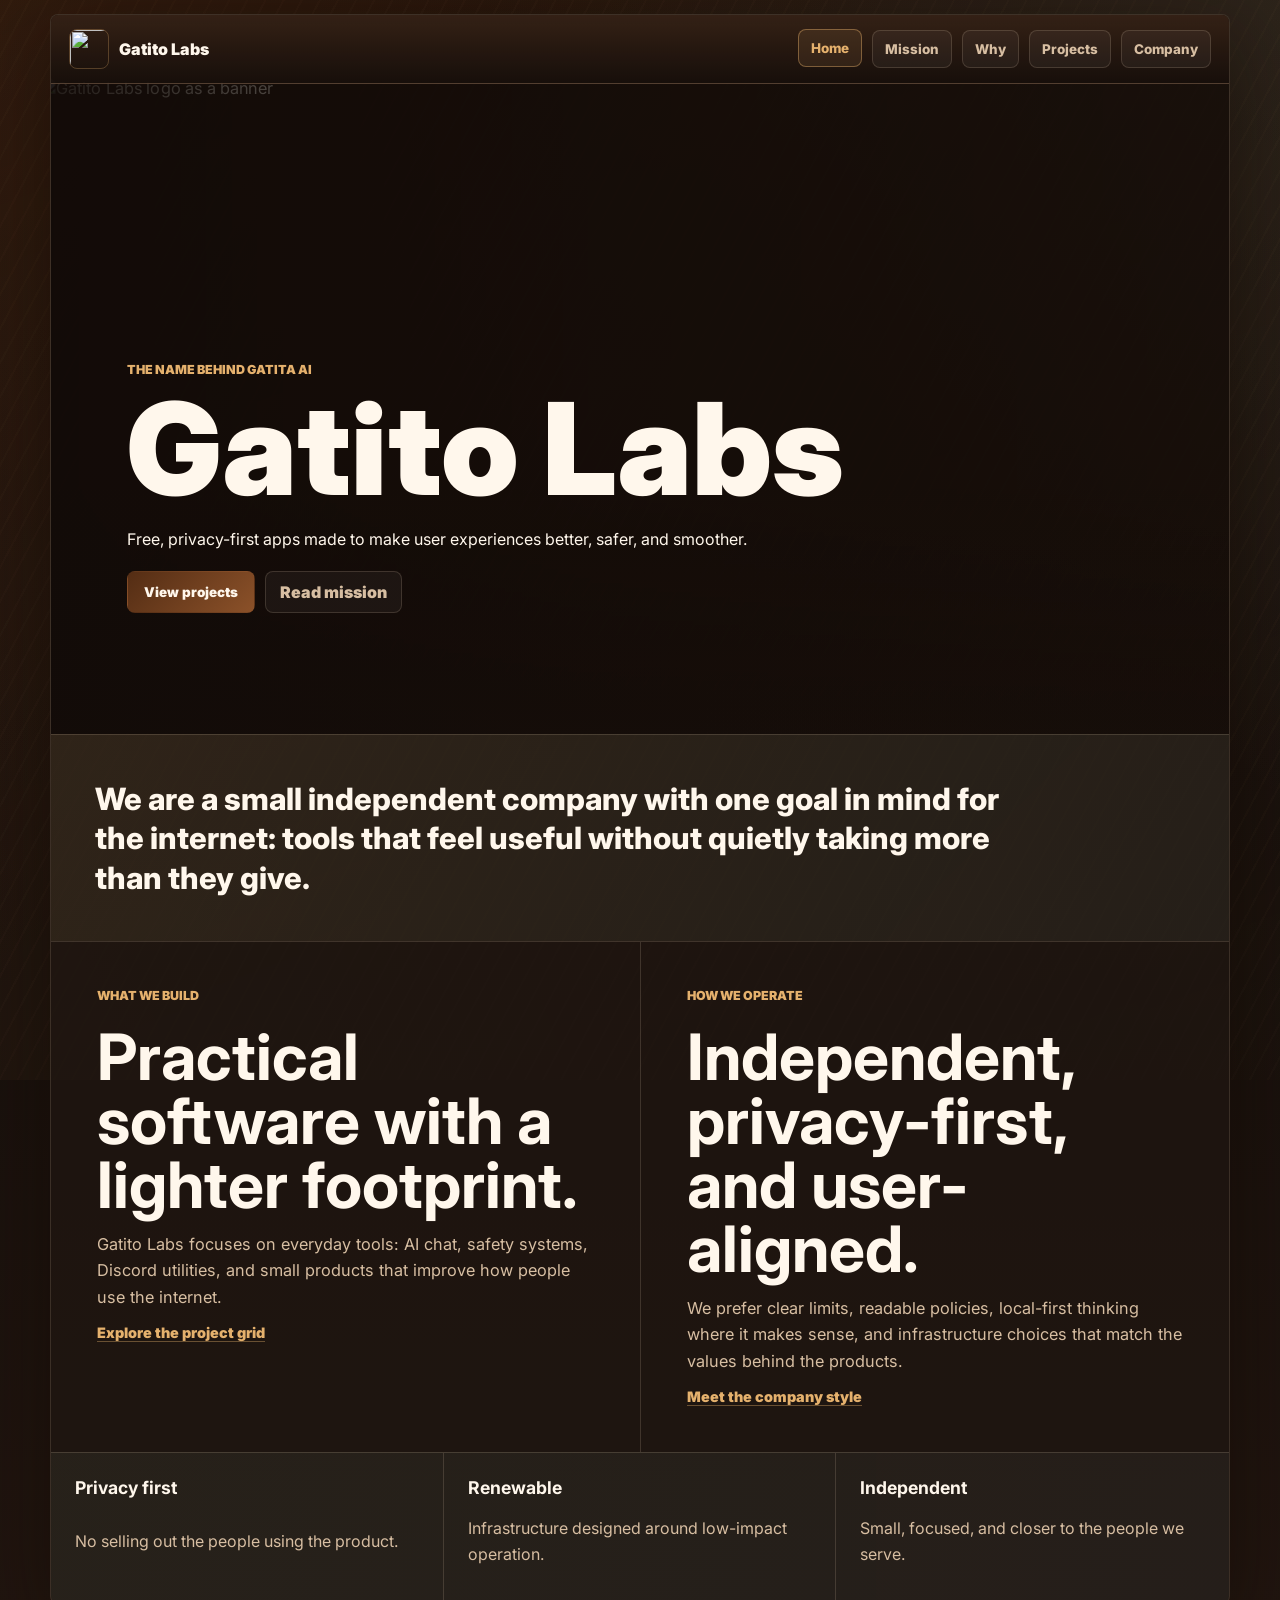
==== index.html @ d221322c "Add files via upload" ====
<!DOCTYPE html>
<html lang="en">
<head>
    <meta charset="UTF-8">
    <meta name="viewport" content="width=device-width, initial-scale=1.0">
    <title>Gatito Labs</title>
    <meta name="description" content="Gatito Labs is the independent company behind Gatita AI, building free, privacy-first apps for a safer and smoother internet.">
    <meta name="theme-color" content="#542d14">
    <link rel="icon" href="assets/logo.png" type="image/png">
    <link rel="preconnect" href="https://fonts.googleapis.com">
    <link rel="preconnect" href="https://fonts.gstatic.com" crossorigin>
    <link href="https://fonts.googleapis.com/css2?family=Inter:wght@400;500;600;700;800;900&display=swap" rel="stylesheet">
    <link rel="stylesheet" href="styles.css">
</head>
<body>
    <div class="smoke-layer" aria-hidden="true"></div>

    <main class="labs-shell">
        <nav class="labs-nav" aria-label="Gatito Labs navigation">
            <a class="brand" href="index.html" aria-label="Gatito Labs home">
                <img src="assets/logo_trans.webp" alt="" width="40" height="40">
                <span>Gatito Labs</span>
            </a>
            <div class="nav-links">
                <a class="active" href="index.html">Home</a>
                <a href="mission.html">Mission</a>
                <a href="why.html">Why</a>
                <a href="projects.html">Projects</a>
                <a href="company.html">Company</a>
            </div>
        </nav>

        <header class="labs-hero">
            <img class="hero-art" src="assets/banner.png" alt="Gatito Labs logo as a banner">
            <div class="hero-copy reveal">
                <p class="eyebrow">The name behind Gatita AI</p>
                <h1>Gatito Labs</h1>
                <p>Free, privacy-first apps made to make user experiences better, safer, and smoother.</p>
                <div class="hero-actions">
                    <a class="primary-link" href="projects.html">View projects</a>
                    <a class="secondary-link" href="mission.html">Read mission</a>
                </div>
            </div>
        </header>

        <section class="intro-band reveal">
            <p>We are a small independent company with one goal in mind for the internet: tools that feel useful without quietly taking more than they give.</p>
        </section>

        <section class="company-split">
            <article class="statement reveal">
                <span class="section-kicker">What We Build</span>
                <h2>Practical software with a lighter footprint.</h2>
                <p>Gatito Labs focuses on everyday tools: AI chat, safety systems, Discord utilities, and small products that improve how people use the internet.</p>
                <a class="text-link" href="projects.html">Explore the project grid</a>
            </article>

            <article class="statement reveal">
                <span class="section-kicker">How We Operate</span>
                <h2>Independent, privacy-first, and user-aligned.</h2>
                <p>We prefer clear limits, readable policies, local-first thinking where it makes sense, and infrastructure choices that match the values behind the products.</p>
                <a class="text-link" href="company.html">Meet the company style</a>
            </article>
        </section>

        <section class="values-band reveal" aria-label="Gatito Labs values">
            <div>
                <strong>Privacy first</strong>
                <span>No selling out the people using the product.</span>
            </div>
            <div>
                <strong>Renewable</strong>
                <span>Infrastructure designed around low-impact operation.</span>
            </div>
            <div>
                <strong>Independent</strong>
                <span>Small, focused, and closer to the people we serve.</span>
            </div>
        </section>
    </main>

    <script src="script.js"></script>
</body>
</html>
---- styles.css ----
:root {
    --bg: #160f0b;
    --bg-2: #24170f;
    --panel: rgba(43, 27, 18, 0.82);
    --line: rgba(241, 216, 184, 0.16);
    --line-strong: rgba(229, 177, 109, 0.42);
    --text: #fff7ec;
    --text-soft: #d7bea2;
    --muted: #a98f74;
    --accent: #542d14;
    --accent-strong: #8b5129;
    --accent-2: #e5b16d;
    --accent-cool: #8fae9a;
    --accent-blue: #8fb6c7;
    --shadow: 0 24px 80px rgba(16, 8, 3, 0.46);
    --radius: 8px;
    --ease-standard: cubic-bezier(0.2, 0.8, 0.2, 1);
    --ease-emphasized: cubic-bezier(0.16, 1, 0.3, 1);
    --duration-base: 280ms;
    --duration-slow: 520ms;
    color-scheme: dark;
}

* {
    box-sizing: border-box;
}

html {
    scroll-behavior: smooth;
}

html,
body {
    min-height: 100%;
    margin: 0;
}

body {
    min-height: 100vh;
    color: var(--text);
    font-family: Inter, system-ui, -apple-system, BlinkMacSystemFont, "Segoe UI", sans-serif;
    background:
        linear-gradient(135deg, rgba(84, 45, 20, 0.24), transparent 34%),
        linear-gradient(225deg, rgba(143, 174, 154, 0.12), transparent 28%),
        linear-gradient(180deg, #120b08 0%, var(--bg) 50%, #21150f 100%);
    text-rendering: optimizeLegibility;
    -webkit-font-smoothing: antialiased;
}

a {
    color: inherit;
}

.smoke-layer {
    position: fixed;
    inset: -20%;
    pointer-events: none;
    background:
        repeating-linear-gradient(118deg, rgba(229, 177, 109, 0.05) 0 2px, transparent 2px 16px),
        linear-gradient(68deg, rgba(255, 247, 236, 0.045), transparent 42%, rgba(143, 174, 154, 0.07)),
        linear-gradient(160deg, rgba(84, 45, 20, 0.82), rgba(18, 11, 8, 0.2));
    opacity: 0.42;
    animation: smokeDrift 28s var(--ease-standard) infinite alternate;
    will-change: transform, opacity;
}

.labs-shell {
    position: relative;
    z-index: 1;
    width: min(1180px, calc(100% - 28px));
    margin: 14px auto;
    overflow: hidden;
    border: 1px solid var(--line);
    border-radius: var(--radius);
    background: rgba(24, 15, 10, 0.78);
    box-shadow: var(--shadow);
}

.labs-nav {
    position: sticky;
    top: 0;
    z-index: 5;
    display: flex;
    align-items: center;
    justify-content: space-between;
    gap: 14px;
    min-height: 68px;
    padding: 14px 18px;
    border-bottom: 1px solid var(--line);
    background:
        linear-gradient(180deg, rgba(54, 34, 22, 0.92), rgba(22, 14, 10, 0.82)),
        rgba(30, 19, 13, 0.92);
}

.brand,
.nav-links {
    display: flex;
    align-items: center;
    gap: 10px;
}

.brand {
    min-width: 0;
    color: var(--text);
    text-decoration: none;
    font-weight: 900;
}

.brand img {
    width: 40px;
    height: 40px;
    border: 1px solid rgba(229, 177, 109, 0.28);
    border-radius: var(--radius);
    object-fit: cover;
}

.brand span {
    overflow: hidden;
    text-overflow: ellipsis;
    white-space: nowrap;
}

.nav-links {
    flex-wrap: wrap;
    justify-content: flex-end;
}

.nav-links a,
.primary-link {
    min-height: 38px;
    display: inline-flex;
    align-items: center;
    border: 1px solid var(--line);
    border-radius: var(--radius);
    color: var(--text-soft);
    background: rgba(255, 255, 255, 0.045);
    font-size: 0.84rem;
    font-weight: 800;
    text-decoration: none;
    transition:
        transform var(--duration-base) var(--ease-emphasized),
        border-color var(--duration-base) var(--ease-standard),
        background var(--duration-base) var(--ease-standard),
        color var(--duration-base) var(--ease-standard);
}

.nav-links a {
    padding: 0 12px;
}

.nav-links a:hover,
.nav-links a.active,
.primary-link:hover,
.secondary-link:hover {
    transform: translateY(-1px);
    border-color: rgba(229, 177, 109, 0.32);
    color: var(--text);
    background: rgba(255, 255, 255, 0.075);
}

.nav-links a.active {
    border-color: rgba(229, 177, 109, 0.42);
    color: var(--accent-2);
    background: rgba(229, 177, 109, 0.1);
}

.labs-hero {
    position: relative;
    min-height: min(650px, calc(100vh - 96px));
    min-height: min(650px, calc(100dvh - 96px));
    display: grid;
    align-items: end;
    padding: clamp(34px, 7vw, 76px);
    isolation: isolate;
}

.hero-art {
    position: absolute;
    inset: 0;
    z-index: -2;
    width: 100%;
    height: 100%;
    object-fit: cover;
    filter: saturate(1.08) contrast(1.04);
    transform: scale(1.02);
}

.labs-hero::after {
    position: absolute;
    inset: 0;
    z-index: -1;
    background:
        linear-gradient(90deg, rgba(18, 11, 8, 0.92), rgba(18, 11, 8, 0.54) 46%, rgba(18, 11, 8, 0.28)),
        linear-gradient(180deg, transparent 62%, rgba(24, 15, 10, 0.94));
    content: "";
}

.hero-copy {
    width: min(720px, 100%);
    padding-bottom: clamp(20px, 5vh, 54px);
}

.eyebrow,
.section-kicker {
    margin: 0;
    color: var(--accent-2);
    font-size: 0.78rem;
    font-weight: 900;
    letter-spacing: 0;
    text-transform: uppercase;
}

.hero-copy h1,
.statement h2 {
    margin: 8px 0 0;
    color: #fff7ec;
    letter-spacing: 0;
    line-height: 1;
}

.hero-copy h1 {
    font-size: clamp(3.4rem, 10vw, 8.5rem);
    font-weight: 900;
}

.hero-copy p:last-child {
    max-width: 660px;
    margin: 16px 0 0;
    color: var(--text-soft);
    font-size: clamp(1.04rem, 2vw, 1.34rem);
    line-height: 1.55;
}

.hero-actions {
    display: flex;
    flex-wrap: wrap;
    gap: 10px;
    margin-top: 22px;
}

.intro-band,
.values-band,
.statement,
.narrative,
.project-grid {
    border-top: 1px solid var(--line);
}

.intro-band {
    padding: clamp(24px, 5vw, 44px);
    background:
        linear-gradient(135deg, rgba(229, 177, 109, 0.08), rgba(143, 174, 154, 0.055)),
        rgba(255, 255, 255, 0.03);
}

.intro-band p {
    width: min(920px, 100%);
    margin: 0;
    color: var(--text);
    font-size: clamp(1.18rem, 2.4vw, 2rem);
    font-weight: 800;
    line-height: 1.28;
}

.company-split,
.section-grid,
.content-grid {
    display: grid;
    grid-template-columns: repeat(2, minmax(0, 1fr));
}

.statement {
    display: grid;
    align-content: start;
    gap: 14px;
    min-height: 330px;
    padding: clamp(24px, 5vw, 46px);
    background: rgba(255, 255, 255, 0.025);
}

.statement + .statement {
    border-left: 1px solid var(--line);
}

.content-grid .statement:nth-child(2n + 1) {
    border-left: 0;
}

.statement h2 {
    font-size: clamp(2.1rem, 5vw, 4.8rem);
}

.statement p,
.values-band span {
    margin: 0;
    color: var(--text-soft);
    line-height: 1.62;
}

.statement p {
    max-width: 620px;
    font-size: 1.02rem;
}

.text-link {
    width: fit-content;
    color: var(--accent-2);
    font-size: 0.9rem;
    font-weight: 900;
    text-decoration: none;
    border-bottom: 1px solid rgba(229, 177, 109, 0.38);
}

.values-band {
    display: grid;
    grid-template-columns: repeat(3, minmax(0, 1fr));
    background:
        linear-gradient(90deg, rgba(143, 174, 154, 0.075), rgba(143, 182, 199, 0.055)),
        rgba(255, 255, 255, 0.025);
}

.values-band div {
    display: grid;
    gap: 6px;
    min-height: 150px;
    padding: 24px;
    border-right: 1px solid var(--line);
}

.values-band div:last-child {
    border-right: 0;
}

.values-band strong {
    color: var(--text);
    font-size: 1.1rem;
}

.page-hero {
    display: grid;
    gap: 14px;
    padding: clamp(44px, 8vw, 96px) clamp(24px, 6vw, 70px);
    background:
        linear-gradient(135deg, rgba(84, 45, 20, 0.26), rgba(143, 174, 154, 0.08)),
        rgba(0, 0, 0, 0.12);
}

.page-hero h1 {
    max-width: 920px;
    margin: 0;
    color: #fff7ec;
    font-size: clamp(2.8rem, 8vw, 7.4rem);
    letter-spacing: 0;
    line-height: 0.96;
}

.page-hero p:last-child,
.narrative p {
    max-width: 760px;
    margin: 0;
    color: var(--text-soft);
    font-size: clamp(1rem, 2vw, 1.22rem);
    line-height: 1.65;
}

.narrative {
    display: grid;
    gap: 18px;
    padding: clamp(26px, 5vw, 52px);
    background: rgba(255, 255, 255, 0.028);
}

.primary-link,
.secondary-link {
    width: fit-content;
    min-height: 42px;
    display: inline-flex;
    align-items: center;
    border: 1px solid var(--line);
    border-radius: var(--radius);
    font-weight: 900;
    text-decoration: none;
}

.primary-link {
    padding: 0 16px;
    color: #fff7ec;
    background: linear-gradient(135deg, var(--accent), var(--accent-strong));
    border-color: transparent;
}

.secondary-link {
    padding: 0 14px;
    color: var(--text-soft);
    background: rgba(255, 255, 255, 0.045);
}

.project-grid {
    display: grid;
    grid-template-columns: repeat(3, minmax(0, 1fr));
    gap: 12px;
    padding: clamp(18px, 4vw, 34px);
    background: rgba(255, 255, 255, 0.018);
}

.project-card {
    display: grid;
    align-content: start;
    gap: 13px;
    min-height: 280px;
    padding: 20px;
    border: 1px solid var(--line);
    border-radius: var(--radius);
    background:
        linear-gradient(135deg, rgba(229, 177, 109, 0.065), rgba(143, 174, 154, 0.04)),
        rgba(255, 255, 255, 0.035);
    transition:
        transform var(--duration-base) var(--ease-emphasized),
        border-color var(--duration-base) var(--ease-standard),
        background var(--duration-base) var(--ease-standard);
}

.project-card:hover {
    transform: translateY(-2px);
    border-color: rgba(229, 177, 109, 0.3);
    background:
        linear-gradient(135deg, rgba(229, 177, 109, 0.09), rgba(143, 174, 154, 0.055)),
        rgba(255, 255, 255, 0.045);
}

.featured-project {
    grid-column: span 2;
}

.project-status {
    width: fit-content;
    padding: 5px 8px;
    border: 1px solid rgba(143, 174, 154, 0.28);
    border-radius: var(--radius);
    color: var(--accent-cool);
    background: rgba(143, 174, 154, 0.075);
    font-size: 0.72rem;
    font-weight: 900;
    text-transform: uppercase;
}

.project-card h2 {
    margin: 0;
    color: var(--text);
    font-size: clamp(1.45rem, 3vw, 2.4rem);
    line-height: 1.05;
}

.project-card p {
    margin: 0;
    color: var(--text-soft);
    line-height: 1.58;
}

.project-tags {
    display: flex;
    flex-wrap: wrap;
    gap: 7px;
    margin-top: auto;
}

.project-tags span {
    padding: 5px 8px;
    border: 1px solid var(--line);
    border-radius: var(--radius);
    color: var(--muted);
    background: rgba(0, 0, 0, 0.16);
    font-size: 0.72rem;
    font-weight: 800;
}

.reveal {
    opacity: 0;
    transform: translateY(18px);
    transition:
        opacity var(--duration-slow) var(--ease-standard),
        transform var(--duration-slow) var(--ease-emphasized);
}

.reveal.visible {
    opacity: 1;
    transform: translateY(0);
}

@keyframes smokeDrift {
    from {
        opacity: 0.35;
        transform: translate3d(-1.5%, -1%, 0) rotate(-1deg);
    }

    to {
        opacity: 0.52;
        transform: translate3d(1.5%, 1%, 0) rotate(1deg);
    }
}

@media (max-width: 760px) {
    .labs-shell {
        width: min(100%, calc(100vw - 18px));
        margin: 9px auto;
    }

    .labs-nav {
        align-items: flex-start;
        flex-direction: column;
    }

    .nav-links {
        width: 100%;
        justify-content: flex-start;
    }

    .labs-hero {
        min-height: 560px;
        padding: 26px;
    }

    .labs-hero::after {
        background:
            linear-gradient(90deg, rgba(18, 11, 8, 0.94), rgba(18, 11, 8, 0.7)),
            linear-gradient(180deg, transparent 54%, rgba(24, 15, 10, 0.96));
    }

    .company-split,
    .section-grid,
    .content-grid,
    .project-grid,
    .values-band {
        grid-template-columns: 1fr;
    }

    .featured-project {
        grid-column: span 1;
    }

    .statement + .statement,
    .values-band div {
        border-left: 0;
        border-right: 0;
    }

    .statement + .statement,
    .values-band div + div {
        border-top: 1px solid var(--line);
    }
}

@media (prefers-reduced-motion: reduce) {
    *,
    *::before,
    *::after {
        scroll-behavior: auto !important;
        animation-duration: 1ms !important;
        animation-iteration-count: 1 !important;
        transition-duration: 1ms !important;
    }

    .reveal {
        opacity: 1;
        transform: none;
    }
}
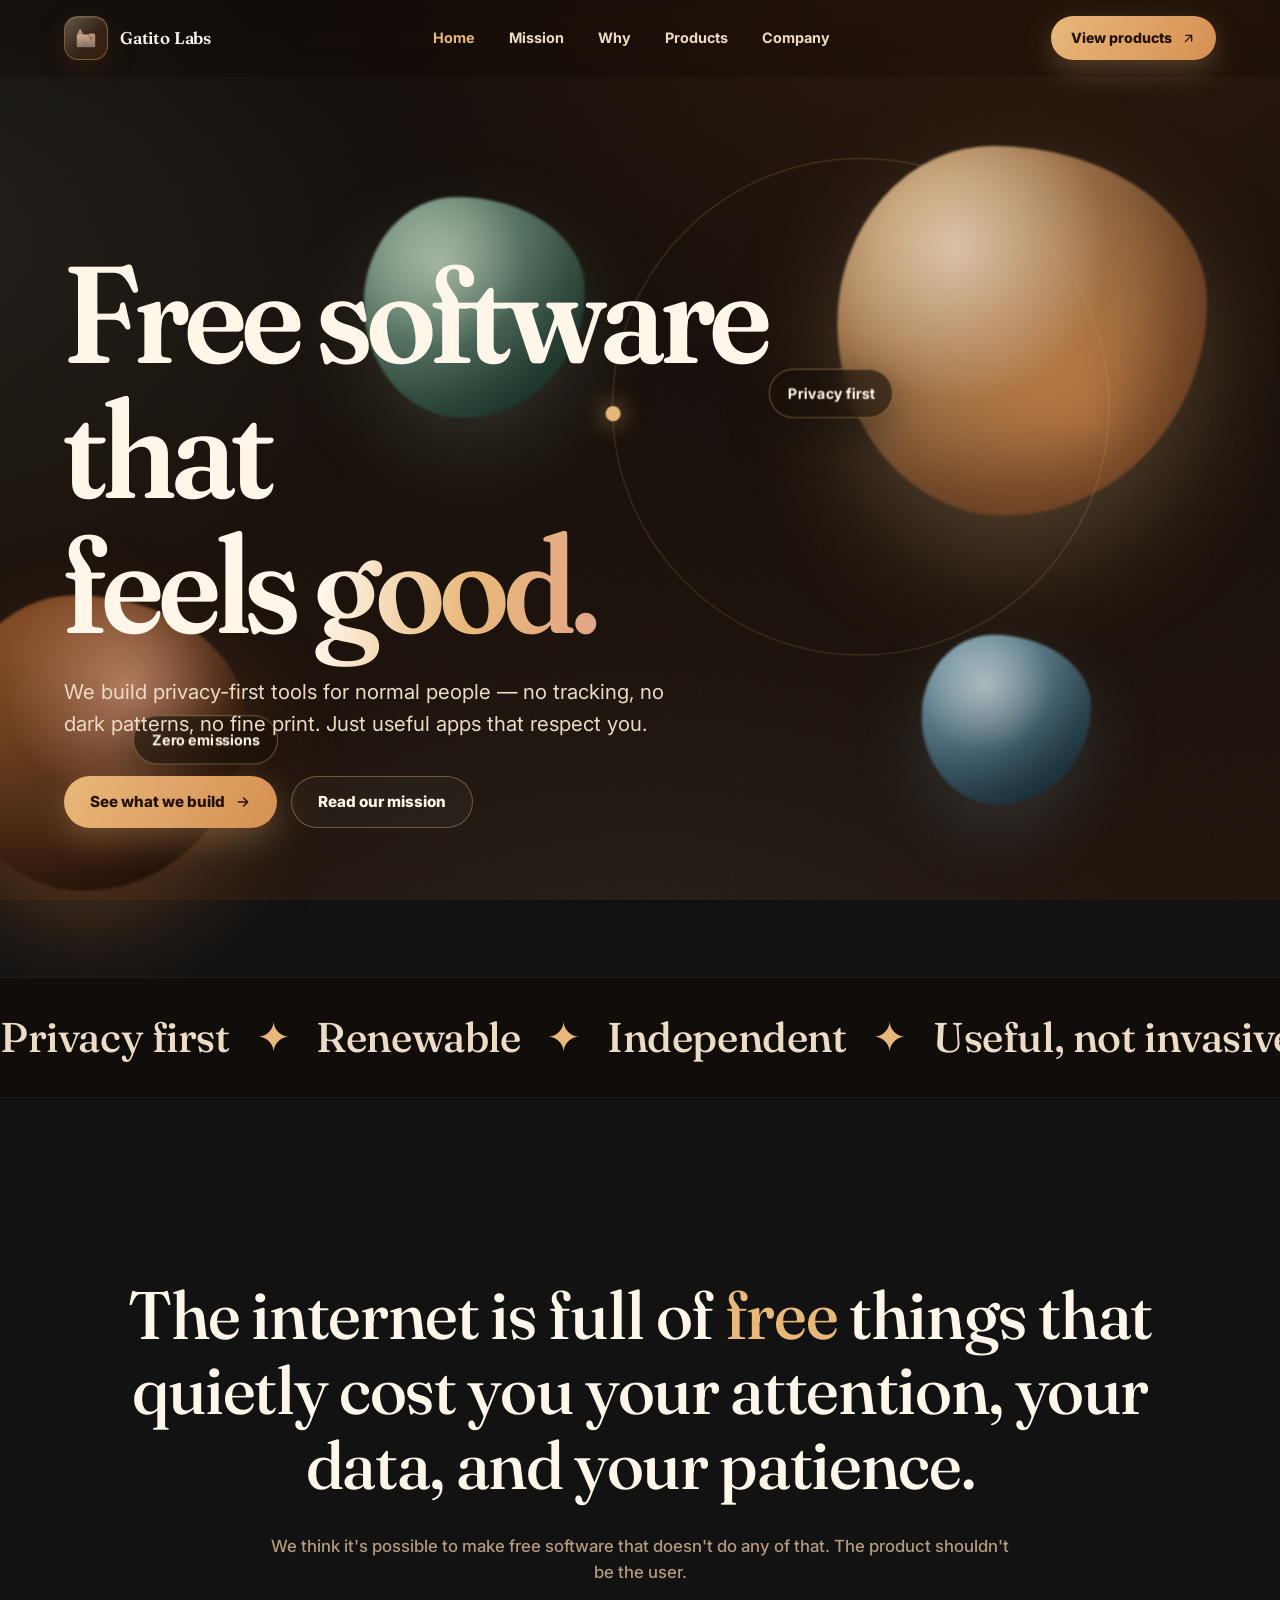
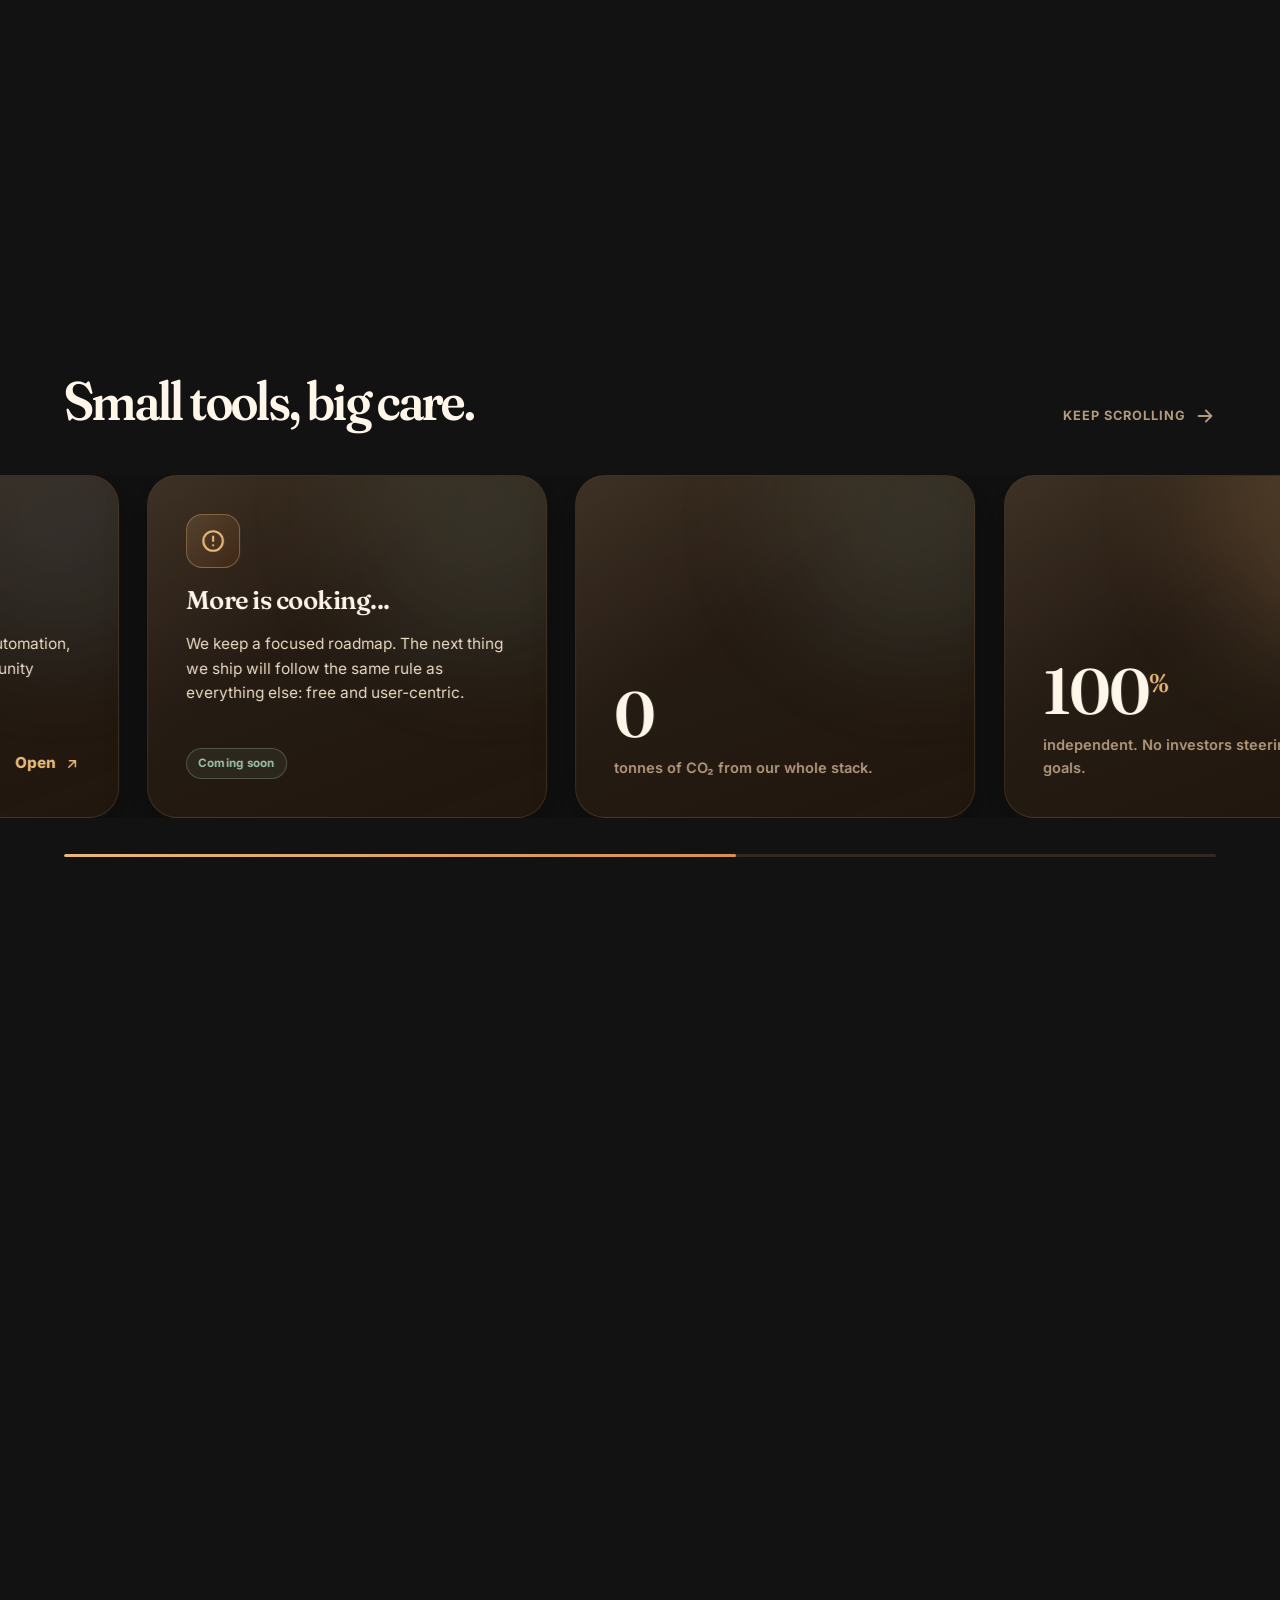
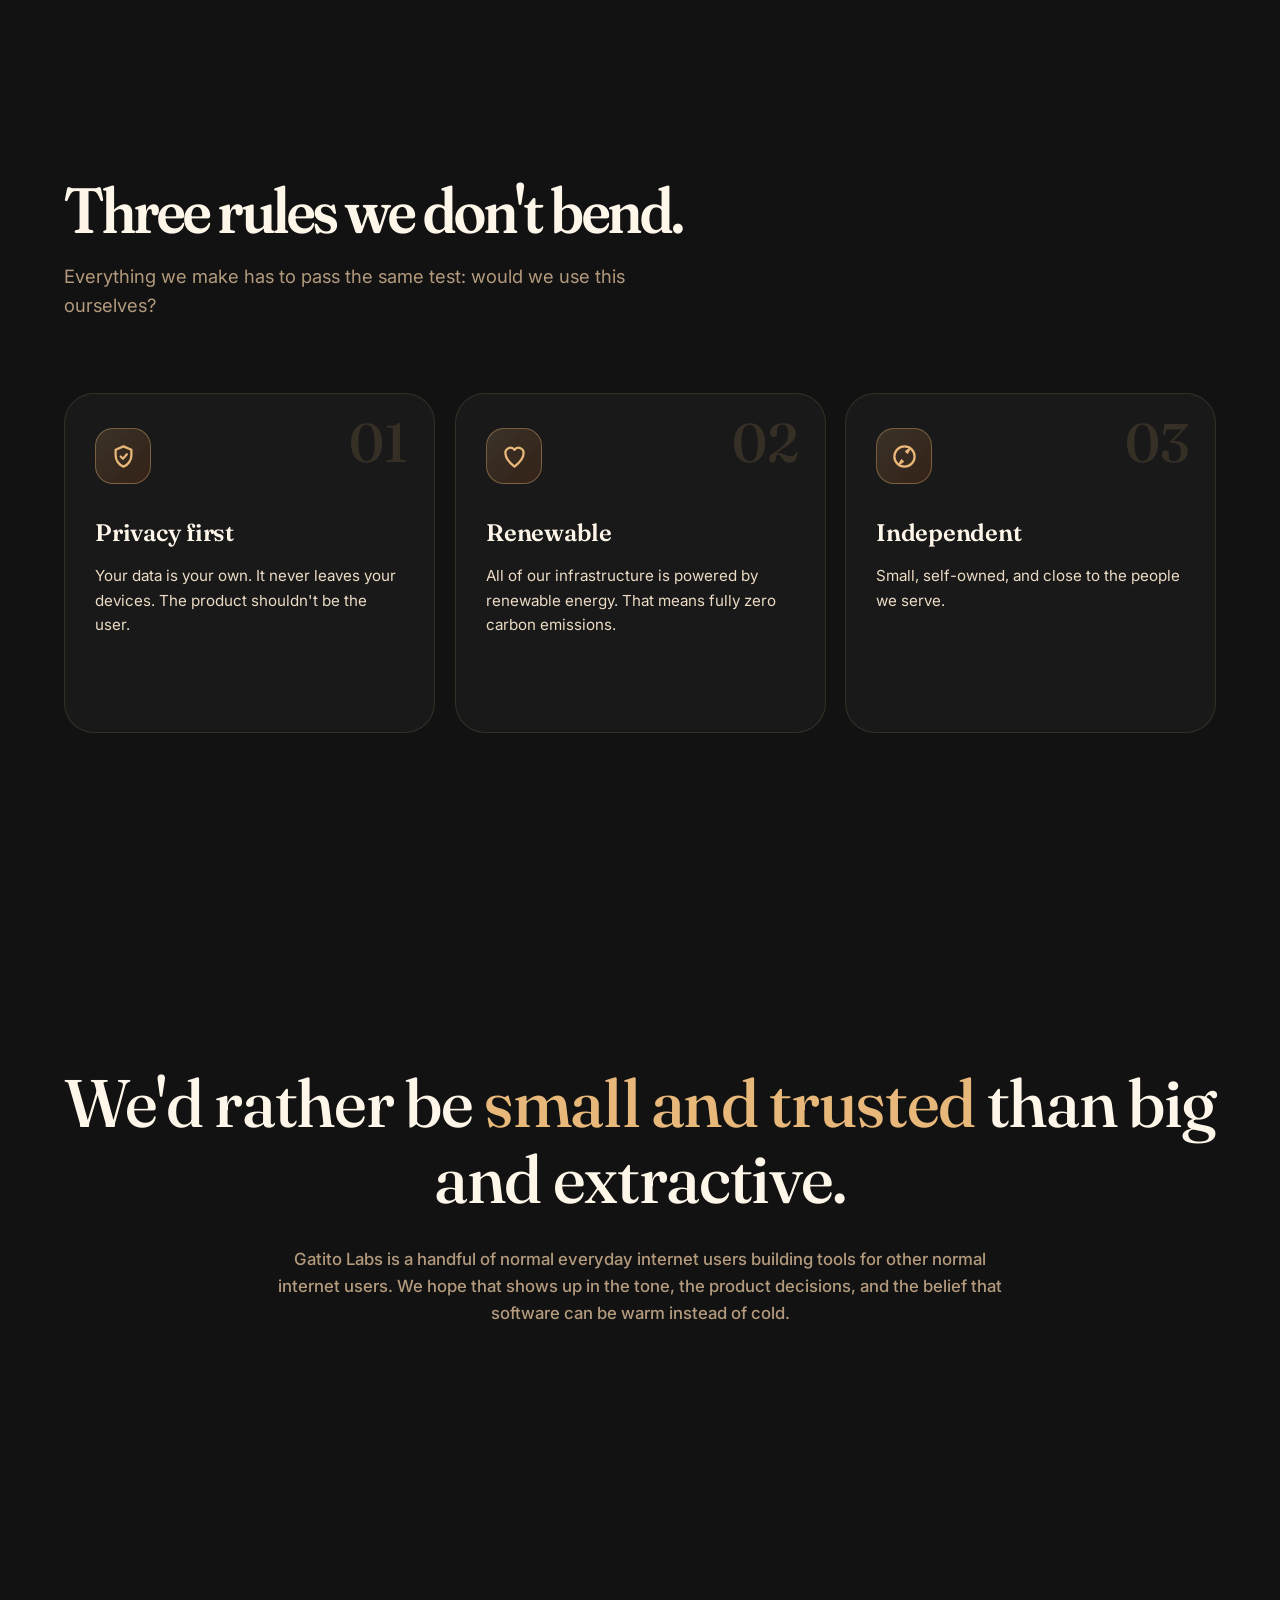
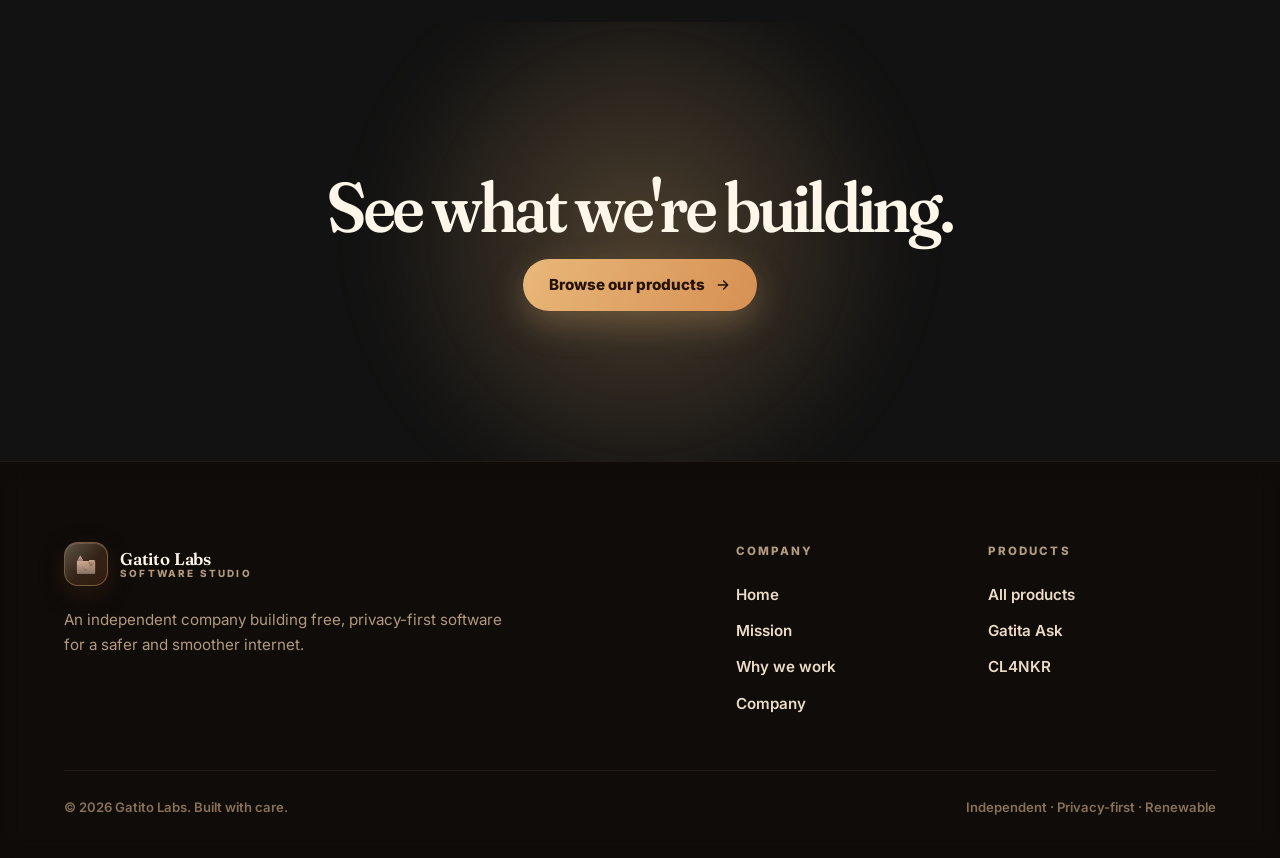
==== commit 885ba3f9: "Add files via upload" ====
--- a/index.html
+++ b/index.html
@@ -3,81 +3,277 @@
 <head>
     <meta charset="UTF-8">
     <meta name="viewport" content="width=device-width, initial-scale=1.0">
-    <title>Gatito Labs</title>
+    <title>Gatito Labs — Independent, privacy-first software</title>
     <meta name="description" content="Gatito Labs is the independent company behind Gatita AI, building free, privacy-first apps for a safer and smoother internet.">
-    <meta name="theme-color" content="#542d14">
+    <meta name="theme-color" content="#160e09">
     <link rel="icon" href="assets/logo.png" type="image/png">
     <link rel="preconnect" href="https://fonts.googleapis.com">
     <link rel="preconnect" href="https://fonts.gstatic.com" crossorigin>
-    <link href="https://fonts.googleapis.com/css2?family=Inter:wght@400;500;600;700;800;900&display=swap" rel="stylesheet">
+    <link href="https://fonts.googleapis.com/css2?family=Fraunces:opsz,wght@9..144,300..700&family=Inter:wght@400;500;600;700;800&display=swap" rel="stylesheet">
     <link rel="stylesheet" href="styles.css">
 </head>
 <body>
-    <div class="smoke-layer" aria-hidden="true"></div>
-
-    <main class="labs-shell">
-        <nav class="labs-nav" aria-label="Gatito Labs navigation">
+    <div class="ambient" aria-hidden="true"></div>
+
+    <a class="skip-link" href="#main">Skip to content</a>
+
+    <header class="site-header">
+        <nav class="site-nav container" aria-label="Gatito Labs navigation">
             <a class="brand" href="index.html" aria-label="Gatito Labs home">
-                <img src="assets/logo_trans.webp" alt="" width="40" height="40">
-                <span>Gatito Labs</span>
+                <span class="brand-mark"><img src="assets/logo_trans.webp" alt=""></span>
+                <span class="brand-wordmark">
+                    <strong>Gatito Labs</strong>
+                </span>
             </a>
-            <div class="nav-links">
+            <div class="nav-links" id="navMenu">
                 <a class="active" href="index.html">Home</a>
                 <a href="mission.html">Mission</a>
                 <a href="why.html">Why</a>
-                <a href="projects.html">Projects</a>
+                <a href="products.html">Products</a>
                 <a href="company.html">Company</a>
             </div>
+            <a class="nav-cta" href="products.html">
+                View products
+                <svg viewBox="0 0 24 24" fill="none" stroke="currentColor" stroke-width="2.2" stroke-linecap="round" stroke-linejoin="round" aria-hidden="true"><path d="M7 17 17 7M8 7h9v9"/></svg>
+            </a>
+            <button class="nav-toggle" id="navToggle" aria-expanded="false" aria-controls="navMenu" aria-label="Open menu">
+                <svg viewBox="0 0 24 24" fill="none" stroke="currentColor" stroke-width="2.2" stroke-linecap="round" aria-hidden="true"><path d="M4 7h16M4 12h16M4 17h16"/></svg>
+            </button>
         </nav>
-
+    </header>
+
+    <div class="nav-scrim" id="navScrim" aria-hidden="true"></div>
+
+    <main id="main">
+        <!-- ============================ HERO ============================ -->
         <header class="labs-hero">
-            <img class="hero-art" src="assets/banner.png" alt="Gatito Labs logo as a banner">
-            <div class="hero-copy reveal">
-                <p class="eyebrow">The name behind Gatita AI</p>
-                <h1>Gatito Labs</h1>
-                <p>Free, privacy-first apps made to make user experiences better, safer, and smoother.</p>
-                <div class="hero-actions">
-                    <a class="primary-link" href="projects.html">View projects</a>
-                    <a class="secondary-link" href="mission.html">Read mission</a>
+            <div class="hero-scene" aria-hidden="true">
+                <div class="scene-depth" data-depth="back">
+                    <span class="blob blob--gold"></span>
+                    <span class="blob blob--ember"></span>
+                </div>
+                <div class="scene-depth" data-depth="mid">
+                    <span class="orbit-ring"></span>
+                    <span class="blob blob--sage"></span>
+                </div>
+                <div class="scene-depth" data-depth="front">
+                    <span class="blob blob--sky"></span>
+                    <span class="hero-float-chip chip-1">Privacy first</span>
+                    <span class="hero-float-chip chip-2">Zero emissions</span>
+                </div>
+            </div>
+
+            <div class="container hero-inner">
+                <div class="hero-copy">
+                    <h1 class="display">Free software that<br>feels <span class="grad-text">good.</span></h1>
+                    <p class="lede">We build privacy-first tools for normal people — no tracking, no dark patterns, no fine print. Just useful apps that respect you.</p>
+                    <div class="hero-actions">
+                        <a class="btn btn--primary" href="products.html">
+                            See what we build
+                            <svg viewBox="0 0 24 24" fill="none" stroke="currentColor" stroke-width="2.2" stroke-linecap="round" stroke-linejoin="round" aria-hidden="true"><path d="M5 12h14M13 6l6 6-6 6"/></svg>
+                        </a>
+                        <a class="btn btn--ghost" href="mission.html">Read our mission</a>
+                    </div>
                 </div>
             </div>
         </header>
 
-        <section class="intro-band reveal">
-            <p>We are a small independent company with one goal in mind for the internet: tools that feel useful without quietly taking more than they give.</p>
-        </section>
-
-        <section class="company-split">
-            <article class="statement reveal">
-                <span class="section-kicker">What We Build</span>
-                <h2>Practical software with a lighter footprint.</h2>
-                <p>Gatito Labs focuses on everyday tools: AI chat, safety systems, Discord utilities, and small products that improve how people use the internet.</p>
-                <a class="text-link" href="projects.html">Explore the project grid</a>
-            </article>
-
-            <article class="statement reveal">
-                <span class="section-kicker">How We Operate</span>
-                <h2>Independent, privacy-first, and user-aligned.</h2>
-                <p>We prefer clear limits, readable policies, local-first thinking where it makes sense, and infrastructure choices that match the values behind the products.</p>
-                <a class="text-link" href="company.html">Meet the company style</a>
-            </article>
-        </section>
-
-        <section class="values-band reveal" aria-label="Gatito Labs values">
-            <div>
-                <strong>Privacy first</strong>
-                <span>No selling out the people using the product.</span>
-            </div>
-            <div>
-                <strong>Renewable</strong>
-                <span>Infrastructure designed around low-impact operation.</span>
-            </div>
-            <div>
-                <strong>Independent</strong>
-                <span>Small, focused, and closer to the people we serve.</span>
+        <!-- ============================ MARQUEE ============================ -->
+        <div class="marquee" aria-hidden="true">
+            <div class="marquee-track">
+                <span>Privacy first <i>✦</i></span><span>Renewable <i>✦</i></span><span>Independent <i>✦</i></span><span>Useful, not invasive <i>✦</i></span><span>Zero emissions <i>✦</i></span><span>Made by humans <i>✦</i></span><span>Quality over quantity <i>✦</i></span>
+                <span>Privacy first <i>✦</i></span><span>Renewable <i>✦</i></span><span>Independent <i>✦</i></span><span>Useful, not invasive <i>✦</i></span><span>Zero emissions <i>✦</i></span><span>Made by humans <i>✦</i></span><span>Quality over quantity <i>✦</i></span>
+            </div>
+        </div>
+
+        <!-- ============================ MANIFESTO ============================ -->
+        <section class="statement" id="manifesto">
+            <div class="container">
+                <p data-reveal>The internet is full of <em>free</em> things that quietly cost you your attention, your data, and your patience.</p>
+                <p class="sub" data-reveal>We think it's possible to make free software that doesn't do any of that. The product shouldn't be the user.</p>
+            </div>
+        </section>
+
+        <!-- ============================ WHAT WE BUILD (horizontal) ============================ -->
+        <section class="hscroll" id="build">
+            <div class="hscroll-pin">
+                <div class="container hscroll-head">
+                    <div>
+                        <h2 class="display">Small tools, big care.</h2>
+                    </div>
+                    <span class="hint">
+                        Keep scrolling
+                        <svg viewBox="0 0 24 24" fill="none" stroke="currentColor" stroke-width="2" stroke-linecap="round" stroke-linejoin="round" aria-hidden="true"><path d="M5 12h14M13 6l6 6-6 6"/></svg>
+                    </span>
+                </div>
+
+                <div class="hscroll-viewport">
+                    <div class="hscroll-track" data-reveal-group>
+                        <article class="tilt-card" style="--glow:var(--gold-glow)">
+                            <span class="card-glow"></span>
+                            <span class="card-icon" aria-hidden="true">
+                                <svg viewBox="0 0 24 24" fill="none" stroke="currentColor" stroke-width="2" stroke-linecap="round" stroke-linejoin="round"><path d="M12 4l1.7 4.3L18 10l-4.3 1.7L12 16l-1.7-4.3L6 10l4.3-1.7L12 4z"/><path d="M18.5 15l.8 2 2 .8-2 .8-.8 2-.8-2-2-.8 2-.8.8-2z"/></svg>
+                            </span>
+                            <h3>Gatita AI</h3>
+                            <p>A privacy-first AI chat experience with saved chats, temporary chats, file support, and research tools. Built for the toughest of tasks.</p>
+                            <div class="card-foot">
+                                <span class="tag tag--gold">AI chat</span>
+                                <span class="tag">Notebook workspace</span>
+                                <a class="text-link" href="https://gatita.tech" target="_blank" rel="noopener">Open <svg viewBox="0 0 24 24" fill="none" stroke="currentColor" stroke-width="2.2" stroke-linecap="round" stroke-linejoin="round" aria-hidden="true"><path d="M7 17 17 7M8 7h9v9"/></svg></a>
+                            </div>
+                        </article>
+
+                        <article class="tilt-card" style="--glow:var(--sky-glow)">
+                            <span class="card-glow"></span>
+                            <span class="card-icon" aria-hidden="true">
+                                <svg viewBox="0 0 24 24" fill="none" stroke="currentColor" stroke-width="2" stroke-linecap="round" stroke-linejoin="round"><rect x="4" y="7" width="16" height="12" rx="3"/><path d="M12 7V4M8 4h8M9 13h.01M15 13h.01M9 16.5h6"/></svg>
+                            </span>
+                            <h3>CL4NKR</h3>
+                            <p>A Discord bot with moderation, automation, verification, economy, and community safety features.</p>
+                            <div class="card-foot">
+                                <span class="tag tag--sage">Discord</span>
+                                <span class="tag">Moderation</span>
+                                <a class="text-link" href="https://clankr.tech/" target="_blank" rel="noopener">Open <svg viewBox="0 0 24 24" fill="none" stroke="currentColor" stroke-width="2.2" stroke-linecap="round" stroke-linejoin="round" aria-hidden="true"><path d="M7 17 17 7M8 7h9v9"/></svg></a>
+                            </div>
+                        </article>
+
+                        <article class="tilt-card" style="--glow:var(--sage-glow)">
+                            <span class="card-glow"></span>
+                            <span class="card-icon" aria-hidden="true">
+                                <svg viewBox="0 0 24 24" fill="none" stroke="currentColor" stroke-width="2" stroke-linecap="round" stroke-linejoin="round"><circle cx="12" cy="12" r="9"/><path d="M12 8v4M12 16h.01"/></svg>
+                            </span>
+                            <h3>More is cooking...</h3>
+                            <p>We keep a focused roadmap. The next thing we ship will follow the same rule as everything else: free and user-centric.</p>
+                            <div class="card-foot">
+                                <span class="tag tag--sage">Coming soon</span>
+                            </div>
+                        </article>
+
+                        <article class="tilt-card" style="--glow:var(--sage-glow)">
+                            <span class="card-glow"></span>
+                            <div class="card-foot" style="flex-direction:column;align-items:flex-start;gap:10px">
+                                <span class="stat-big"><span data-count="0">0</span></span>
+                                <span>tonnes of CO₂ from our whole stack.</span>
+                            </div>
+                        </article>
+
+                        <article class="tilt-card" style="--glow:var(--gold-glow)">
+                            <span class="card-glow"></span>
+                            <div class="card-foot" style="flex-direction:column;align-items:flex-start;gap:10px">
+                                <span class="stat-big"><span data-count="100">0</span><sup style="font-size:0.4em;color:var(--gold)">%</sup></span>
+                                <span>independent. No investors steering our goals.</span>
+                            </div>
+                        </article>
+
+                        <article class="tilt-card" style="--glow:var(--sky-glow)">
+                            <span class="card-glow"></span>
+                            <div class="card-foot" style="flex-direction:column;align-items:flex-start;gap:10px">
+                                <span class="stat-big"><span data-count="2">0</span></span>
+                                <span>products shipped so far, each one free and privacy-focused.</span>
+                            </div>
+                        </article>
+                    </div>
+                </div>
+
+                <div class="container hscroll-progress" aria-hidden="true"><i></i></div>
+            </div>
+        </section>
+
+        <!-- ============================ VALUES ============================ -->
+        <section class="section" id="values">
+            <div class="container">
+                <div class="section-head">
+                    <h2 class="display">Three rules we don't bend.</h2>
+                    <p>Everything we make has to pass the same test: would we use this ourselves?</p>
+                </div>
+
+                <div class="values-grid" data-reveal-group>
+                    <article class="value-card" data-reveal>
+                        <span class="num">01</span>
+                        <span class="card-icon" aria-hidden="true">
+                            <svg viewBox="0 0 24 24" fill="none" stroke="currentColor" stroke-width="2" stroke-linecap="round" stroke-linejoin="round"><path d="M12 3l7 3v5c0 4.5-3 8.5-7 10-4-1.5-7-5.5-7-10V6l7-3z"/><path d="M9.5 12l2 2 3.5-4"/></svg>
+                        </span>
+                        <h3>Privacy first</h3>
+                        <p>Your data is your own. It never leaves your devices. The product shouldn't be the user.</p>
+                    </article>
+
+                    <article class="value-card" data-reveal>
+                        <span class="num">02</span>
+                        <span class="card-icon" aria-hidden="true">
+                            <svg viewBox="0 0 24 24" fill="none" stroke="currentColor" stroke-width="2" stroke-linecap="round" stroke-linejoin="round"><path d="M12 21C7 17 4 13.5 4 9.5A4.5 4.5 0 0 1 12 6a4.5 4.5 0 0 1 8 3.5C20 13.5 17 17 12 21z"/></svg>
+                        </span>
+                        <h3>Renewable</h3>
+                        <p>All of our infrastructure is powered by renewable energy. That means fully zero carbon emissions.</p>
+                    </article>
+
+                    <article class="value-card" data-reveal>
+                        <span class="num">03</span>
+                        <span class="card-icon" aria-hidden="true">
+                            <svg viewBox="0 0 24 24" fill="none" stroke="currentColor" stroke-width="2" stroke-linecap="round" stroke-linejoin="round"><circle cx="12" cy="12" r="9"/><path d="M14.5 8.5 16 6l-2.5 1.5M9.5 15.5 8 18l2.5-1.5"/></svg>
+                        </span>
+                        <h3>Independent</h3>
+                        <p>Small, self-owned, and close to the people we serve.</p>
+                    </article>
+                </div>
+            </div>
+        </section>
+
+        <!-- ============================ ETHOS ============================ -->
+        <section class="statement" id="ethos">
+            <div class="container">
+                <p data-reveal>We'd rather be <em>small and trusted</em> than big and extractive.</p>
+                <p class="sub" data-reveal>Gatito Labs is a handful of normal everyday internet users building tools for other normal internet users. We hope that shows up in the tone, the product decisions, and the belief that software can be warm instead of cold.</p>
+                <p style="margin-top:34px"><a class="btn btn--ghost" data-reveal href="company.html">Meet the company</a></p>
+            </div>
+        </section>
+
+        <!-- ============================ CTA ============================ -->
+        <section class="cta-band">
+            <div class="container">
+                <h2 class="display" data-reveal>See what we're building.</h2>
+                <a class="btn btn--primary" data-reveal href="products.html">
+                    Browse our products
+                    <svg viewBox="0 0 24 24" fill="none" stroke="currentColor" stroke-width="2.2" stroke-linecap="round" stroke-linejoin="round" aria-hidden="true"><path d="M5 12h14M13 6l6 6-6 6"/></svg>
+                </a>
             </div>
         </section>
     </main>
+
+    <footer class="site-footer">
+        <div class="container">
+            <div class="footer-top">
+                <div class="footer-brand">
+                    <a class="brand" href="index.html" aria-label="Gatito Labs home">
+                        <span class="brand-mark"><img src="assets/logo_trans.webp" alt=""></span>
+                        <span class="brand-wordmark">
+                            <strong>Gatito Labs</strong>
+                            <span>Software studio</span>
+                        </span>
+                    </a>
+                    <p>An independent company building free, privacy-first software for a safer and smoother internet.</p>
+                </div>
+                <div class="footer-links">
+                    <div class="footer-col">
+                        <h4>Company</h4>
+                        <a href="index.html">Home</a>
+                        <a href="mission.html">Mission</a>
+                        <a href="why.html">Why we work</a>
+                        <a href="company.html">Company</a>
+                    </div>
+                    <div class="footer-col">
+                        <h4>Products</h4>
+                        <a href="products.html">All products</a>
+                        <a href="https://gatita.tech" target="_blank" rel="noopener">Gatita Ask</a>
+                        <a href="https://clankr.tech/" target="_blank" rel="noopener">CL4NKR</a>
+                    </div>
+                </div>
+            </div>
+            <div class="footer-bottom">
+                <span>© 2026 Gatito Labs. Built with care.</span>
+                <span>Independent · Privacy-first · Renewable</span>
+            </div>
+        </div>
+    </footer>
 
     <script src="script.js"></script>
 </body>
--- a/styles.css
+++ b/styles.css
@@ -1,567 +1,1656 @@
+/* =========================================================================
+   Gatito Labs — design system v2
+   Warm, playful, editorial. Built for scroll-driven storytelling.
+   One source of truth for every page.
+   ========================================================================= */
+
 :root {
-    --bg: #160f0b;
-    --bg-2: #24170f;
-    --panel: rgba(43, 27, 18, 0.82);
-    --line: rgba(241, 216, 184, 0.16);
-    --line-strong: rgba(229, 177, 109, 0.42);
-    --text: #fff7ec;
-    --text-soft: #d7bea2;
-    --muted: #a98f74;
-    --accent: #542d14;
-    --accent-strong: #8b5129;
-    --accent-2: #e5b16d;
-    --accent-cool: #8fae9a;
-    --accent-blue: #8fb6c7;
-    --shadow: 0 24px 80px rgba(16, 8, 3, 0.46);
-    --radius: 8px;
-    --ease-standard: cubic-bezier(0.2, 0.8, 0.2, 1);
-    --ease-emphasized: cubic-bezier(0.16, 1, 0.3, 1);
-    --duration-base: 280ms;
-    --duration-slow: 520ms;
+    /* Surfaces */
+    --bg-0: #0f0a07;
+    --bg-1: #160e09;
+    --bg-2: #1e130c;
+    --bg-3: #29190f;
+    --panel: rgba(255, 246, 234, 0.03);
+    --panel-strong: rgba(41, 25, 15, 0.72);
+    --glass: rgba(22, 14, 9, 0.66);
+
+    /* Lines */
+    --line: rgba(232, 184, 122, 0.14);
+    --line-soft: rgba(232, 184, 122, 0.09);
+    --line-strong: rgba(232, 184, 122, 0.38);
+
+    /* Text */
+    --ink: #fff6ea;
+    --ink-soft: #ecdbc5;
+    --muted: #b39a7d;
+    --muted-2: #8a7157;
+
+    /* Accents — warm theme preserved, nudged brighter so it pops */
+    --gold: #e8b87a;
+    --amber: #d69052;
+    --rust: #a05f2f;
+    --ember: #5a2f16;
+    --sage: #9ec4a9;
+    --sky: #9bc6d9;
+    --rose: #e2a489;
+
+    --gold-glow: rgba(232, 184, 122, 0.28);
+    --sage-glow: rgba(158, 196, 169, 0.18);
+    --sky-glow: rgba(155, 198, 217, 0.16);
+
+    /* Elevation */
+    --shadow-soft: 0 12px 40px rgba(8, 4, 2, 0.4);
+    --shadow-deep: 0 40px 120px rgba(8, 4, 2, 0.6);
+
+    /* Radii — squircle-leaning scale */
+    --r-xs: 10px;
+    --r-sm: 14px;
+    --r-md: 20px;
+    --r-lg: 30px;
+    --r-xl: 44px;
+    --r-pill: 999px;
+    --blob: 42% 58% 55% 45% / 48% 42% 58% 52%;
+
+    /* Motion */
+    --ease-out: cubic-bezier(0.22, 0.61, 0.36, 1);
+    --ease-inout: cubic-bezier(0.65, 0, 0.35, 1);
+    --ease-spring: cubic-bezier(0.34, 1.56, 0.64, 1);
+    --dur-fast: 180ms;
+    --dur-base: 320ms;
+    --dur-slow: 640ms;
+
+    /* Layout */
+    --container: 1240px;
+    --gutter: clamp(20px, 5vw, 72px);
+    --header-h: 76px;
+
     color-scheme: dark;
 }
 
-* {
+/* ---------------- Reset ---------------- */
+*,
+*::before,
+*::after {
     box-sizing: border-box;
 }
 
 html {
     scroll-behavior: smooth;
+    -webkit-text-size-adjust: 100%;
+    overflow-x: clip;
 }
 
 html,
 body {
-    min-height: 100%;
     margin: 0;
 }
 
 body {
     min-height: 100vh;
-    color: var(--text);
-    font-family: Inter, system-ui, -apple-system, BlinkMacSystemFont, "Segoe UI", sans-serif;
+    overflow-x: clip;
+    color: var(--ink);
+    font-family: "Inter", system-ui, -apple-system, BlinkMacSystemFont, "Segoe UI", sans-serif;
+    font-size: 16px;
+    line-height: 1.6;
     background:
-        linear-gradient(135deg, rgba(84, 45, 20, 0.24), transparent 34%),
-        linear-gradient(225deg, rgba(143, 174, 154, 0.12), transparent 28%),
-        linear-gradient(180deg, #120b08 0%, var(--bg) 50%, #21150f 100%);
-    text-rendering: optimizeLegibility;
-    -webkit-font-smoothing: antialiased;
+        radial-gradient(1400px 900px at 82% -12%, rgba(90, 47, 22, 0.42), transparent 58%),
+        radial-gradient(1000px 720px at -8% 24%, rgba(158, 196, 169, 0.10), transparent 55%),
+        radial-gradient(900px 700px at 50% 118%, rgba(155, 198, 217, 0.08), transparent 60%),
+        linear-gradient(180deg, var(--bg-0) 0%, var(--bg-1) 46%, var(--bg-2) 100%);
+    background-attachment: fixed;
+}
+
+img {
+    display: block;
+    max-width: 100%;
 }
 
 a {
     color: inherit;
 }
 
-.smoke-layer {
+button {
+    font: inherit;
+    color: inherit;
+    background: none;
+    border: 0;
+    cursor: pointer;
+}
+
+::selection {
+    background: rgba(232, 184, 122, 0.35);
+    color: var(--ink);
+}
+
+:focus-visible {
+    outline: 2px solid var(--gold);
+    outline-offset: 3px;
+    border-radius: 4px;
+}
+
+/* ---------------- Type helpers ---------------- */
+.display {
+    font-family: "Fraunces", "Georgia", serif;
+    font-weight: 600;
+    letter-spacing: -0.03em;
+    line-height: 0.98;
+    font-variation-settings: "opsz" 144, "SOFT" 60, "WONK" 0;
+}
+
+.grad-text {
+    background: linear-gradient(100deg, var(--ink) 8%, var(--gold) 55%, var(--rose) 100%);
+    -webkit-background-clip: text;
+    background-clip: text;
+    color: transparent;
+}
+
+.eyebrow {
+    display: inline-flex;
+    align-items: center;
+    gap: 10px;
+    margin: 0 0 22px;
+    color: var(--gold);
+    font-size: 0.78rem;
+    font-weight: 800;
+    letter-spacing: 0.22em;
+    text-transform: uppercase;
+}
+
+.eyebrow::before {
+    width: 28px;
+    height: 1px;
+    background: linear-gradient(90deg, transparent, var(--gold));
+    content: "";
+}
+
+.lede {
+    margin: 0;
+    color: var(--ink-soft);
+    font-size: clamp(1.05rem, 1.6vw, 1.3rem);
+    line-height: 1.55;
+    max-width: 34em;
+}
+
+/* ---------------- Layout ---------------- */
+.container {
+    width: min(var(--container), 100% - var(--gutter) * 2);
+    margin-inline: auto;
+}
+
+section {
+    position: relative;
+}
+
+/* ---------------- Ambient background ---------------- */
+.ambient {
     position: fixed;
-    inset: -20%;
+    inset: 0;
+    z-index: 0;
     pointer-events: none;
-    background:
-        repeating-linear-gradient(118deg, rgba(229, 177, 109, 0.05) 0 2px, transparent 2px 16px),
-        linear-gradient(68deg, rgba(255, 247, 236, 0.045), transparent 42%, rgba(143, 174, 154, 0.07)),
-        linear-gradient(160deg, rgba(84, 45, 20, 0.82), rgba(18, 11, 8, 0.2));
-    opacity: 0.42;
-    animation: smokeDrift 28s var(--ease-standard) infinite alternate;
-    will-change: transform, opacity;
-}
-
-.labs-shell {
-    position: relative;
-    z-index: 1;
-    width: min(1180px, calc(100% - 28px));
-    margin: 14px auto;
     overflow: hidden;
-    border: 1px solid var(--line);
-    border-radius: var(--radius);
-    background: rgba(24, 15, 10, 0.78);
-    box-shadow: var(--shadow);
-}
-
-.labs-nav {
+}
+
+.ambient::before {
+    position: absolute;
+    inset: 0;
+    background-image: url("data:image/svg+xml,%3Csvg xmlns='http://www.w3.org/2000/svg' width='140' height='140'%3E%3Cfilter id='n'%3E%3CfeTurbulence type='fractalNoise' baseFrequency='0.85' numOctaves='2'/%3E%3C/filter%3E%3Crect width='100%25' height='100%25' filter='url(%23n)' opacity='0.035'/%3E%3C/svg%3E");
+    content: "";
+}
+
+/* ---------------- Header ---------------- */
+.site-header {
     position: sticky;
     top: 0;
-    z-index: 5;
+    z-index: 60;
+    border-bottom: 1px solid transparent;
+    background: rgba(15, 10, 7, 0.34);
+    -webkit-backdrop-filter: blur(16px) saturate(1.2);
+    backdrop-filter: blur(16px) saturate(1.2);
+    transition: background var(--dur-base) var(--ease-out), border-color var(--dur-base) var(--ease-out), box-shadow var(--dur-base) var(--ease-out);
+}
+
+.site-header.is-scrolled {
+    background: rgba(15, 10, 7, 0.78);
+    border-bottom-color: var(--line-soft);
+    box-shadow: 0 16px 50px rgba(8, 4, 2, 0.45);
+}
+
+.site-nav {
+    height: var(--header-h);
     display: flex;
     align-items: center;
     justify-content: space-between;
-    gap: 14px;
-    min-height: 68px;
-    padding: 14px 18px;
-    border-bottom: 1px solid var(--line);
-    background:
-        linear-gradient(180deg, rgba(54, 34, 22, 0.92), rgba(22, 14, 10, 0.82)),
-        rgba(30, 19, 13, 0.92);
-}
-
-.brand,
+    gap: 18px;
+}
+
+.brand {
+    display: inline-flex;
+    align-items: center;
+    gap: 12px;
+    min-width: 0;
+    color: var(--ink);
+    text-decoration: none;
+}
+
+.brand-mark {
+    position: relative;
+    width: 44px;
+    height: 44px;
+    flex: 0 0 auto;
+    display: grid;
+    place-items: center;
+    border: 1px solid var(--line-strong);
+    border-radius: 14px;
+    background: linear-gradient(135deg, rgba(232, 184, 122, 0.16), rgba(90, 47, 22, 0.5));
+    box-shadow: inset 0 1px 0 rgba(255, 246, 234, 0.14), 0 8px 24px rgba(90, 47, 22, 0.35);
+    overflow: hidden;
+}
+
+.brand-mark::after {
+    position: absolute;
+    inset: 0;
+    background: linear-gradient(135deg, rgba(255, 246, 234, 0.22), transparent 55%);
+    content: "";
+    pointer-events: none;
+}
+
+.brand-mark img {
+    width: 78%;
+    height: 78%;
+    object-fit: contain;
+}
+
+.brand-wordmark {
+    display: grid;
+    line-height: 1.05;
+}
+
+.brand-wordmark strong {
+    font-family: "Fraunces", "Georgia", serif;
+    font-size: 1.06rem;
+    font-weight: 600;
+    letter-spacing: -0.01em;
+    white-space: nowrap;
+}
+
+.brand-wordmark span {
+    color: var(--muted);
+    font-size: 0.62rem;
+    font-weight: 800;
+    letter-spacing: 0.22em;
+    text-transform: uppercase;
+    white-space: nowrap;
+}
+
 .nav-links {
     display: flex;
     align-items: center;
-    gap: 10px;
-}
-
-.brand {
-    min-width: 0;
-    color: var(--text);
+    gap: 4px;
+}
+
+.nav-links a {
+    position: relative;
+    display: inline-flex;
+    align-items: center;
+    min-height: 42px;
+    padding: 0 15px;
+    border-radius: var(--r-pill);
+    color: var(--ink-soft);
+    font-size: 0.9rem;
+    font-weight: 700;
     text-decoration: none;
-    font-weight: 900;
-}
-
-.brand img {
-    width: 40px;
-    height: 40px;
-    border: 1px solid rgba(229, 177, 109, 0.28);
-    border-radius: var(--radius);
-    object-fit: cover;
-}
-
-.brand span {
-    overflow: hidden;
-    text-overflow: ellipsis;
-    white-space: nowrap;
-}
-
-.nav-links {
-    flex-wrap: wrap;
-    justify-content: flex-end;
-}
-
-.nav-links a,
-.primary-link {
-    min-height: 38px;
+    transition: color var(--dur-fast) var(--ease-out), background var(--dur-fast) var(--ease-out);
+}
+
+.nav-links a:hover {
+    color: var(--ink);
+    background: rgba(255, 246, 234, 0.05);
+}
+
+.nav-links a.active {
+    color: var(--gold);
+}
+
+.nav-cta {
     display: inline-flex;
     align-items: center;
-    border: 1px solid var(--line);
-    border-radius: var(--radius);
-    color: var(--text-soft);
-    background: rgba(255, 255, 255, 0.045);
-    font-size: 0.84rem;
+    gap: 9px;
+    min-height: 44px;
+    padding: 0 20px;
+    border-radius: var(--r-pill);
+    color: #241206;
+    background: linear-gradient(120deg, var(--gold), var(--amber));
+    font-size: 0.88rem;
     font-weight: 800;
     text-decoration: none;
-    transition:
-        transform var(--duration-base) var(--ease-emphasized),
-        border-color var(--duration-base) var(--ease-standard),
-        background var(--duration-base) var(--ease-standard),
-        color var(--duration-base) var(--ease-standard);
-}
-
-.nav-links a {
-    padding: 0 12px;
-}
-
-.nav-links a:hover,
-.nav-links a.active,
-.primary-link:hover,
-.secondary-link:hover {
-    transform: translateY(-1px);
-    border-color: rgba(229, 177, 109, 0.32);
-    color: var(--text);
-    background: rgba(255, 255, 255, 0.075);
-}
-
-.nav-links a.active {
-    border-color: rgba(229, 177, 109, 0.42);
-    color: var(--accent-2);
-    background: rgba(229, 177, 109, 0.1);
-}
-
+    box-shadow: 0 10px 30px var(--gold-glow);
+    transition: transform var(--dur-base) var(--ease-spring), box-shadow var(--dur-base) var(--ease-out), filter var(--dur-base) var(--ease-out);
+}
+
+.nav-cta:hover {
+    transform: translateY(-2px);
+    filter: brightness(1.05);
+    box-shadow: 0 16px 40px rgba(232, 184, 122, 0.4);
+}
+
+.nav-cta:active {
+    transform: translateY(0) scale(0.97);
+}
+
+.nav-cta svg {
+    width: 15px;
+    height: 15px;
+}
+
+.nav-toggle {
+    display: none;
+    width: 44px;
+    height: 44px;
+    place-items: center;
+    border: 1px solid var(--line);
+    border-radius: 13px;
+    color: var(--ink);
+    background: var(--panel);
+}
+
+.nav-toggle svg {
+    width: 20px;
+    height: 20px;
+}
+
+.nav-scrim {
+    position: fixed;
+    inset: 0;
+    z-index: 54;
+    background: rgba(8, 4, 2, 0.5);
+    -webkit-backdrop-filter: blur(6px);
+    backdrop-filter: blur(6px);
+    opacity: 0;
+    visibility: hidden;
+    transition: opacity var(--dur-base) var(--ease-out), visibility var(--dur-base) var(--ease-out);
+}
+
+/* ---------------- Buttons / links ---------------- */
+.btn {
+    display: inline-flex;
+    align-items: center;
+    justify-content: center;
+    gap: 10px;
+    min-height: 52px;
+    padding: 0 26px;
+    border-radius: var(--r-pill);
+    font-size: 0.95rem;
+    font-weight: 800;
+    text-decoration: none;
+    transition: transform var(--dur-base) var(--ease-spring), box-shadow var(--dur-base) var(--ease-out), filter var(--dur-base) var(--ease-out), background var(--dur-base) var(--ease-out), border-color var(--dur-base) var(--ease-out);
+}
+
+.btn svg {
+    width: 16px;
+    height: 16px;
+    transition: transform var(--dur-base) var(--ease-out);
+}
+
+.btn:hover svg {
+    transform: translateX(3px);
+}
+
+.btn--primary {
+    color: #241206;
+    background: linear-gradient(120deg, var(--gold), var(--amber));
+    box-shadow: 0 12px 34px var(--gold-glow);
+}
+
+.btn--primary:hover {
+    transform: translateY(-3px);
+    box-shadow: 0 20px 48px rgba(232, 184, 122, 0.42);
+    filter: brightness(1.05);
+}
+
+.btn--ghost {
+    color: var(--ink);
+    border: 1px solid var(--line-strong);
+    background: rgba(255, 246, 234, 0.03);
+}
+
+.btn--ghost:hover {
+    transform: translateY(-3px);
+    border-color: var(--gold);
+    background: rgba(232, 184, 122, 0.08);
+}
+
+.text-link {
+    display: inline-flex;
+    align-items: center;
+    gap: 8px;
+    color: var(--gold);
+    font-weight: 800;
+    font-size: 0.95rem;
+    text-decoration: none;
+}
+
+.text-link svg {
+    width: 16px;
+    height: 16px;
+    transition: transform var(--dur-base) var(--ease-out);
+}
+
+.text-link:hover svg {
+    transform: translateX(4px);
+}
+
+/* ---------------- Hero (3D scene) ---------------- */
 .labs-hero {
     position: relative;
-    min-height: min(650px, calc(100vh - 96px));
-    min-height: min(650px, calc(100dvh - 96px));
+    min-height: max(680px, 100svh);
     display: grid;
-    align-items: end;
-    padding: clamp(34px, 7vw, 76px);
-    isolation: isolate;
-}
-
-.hero-art {
+    align-items: center;
+    padding: calc(var(--header-h) + 40px) 0 96px;
+    overflow: hidden;
+}
+
+.hero-inner {
+    position: relative;
+    z-index: 3;
+}
+
+.hero-copy {
+    max-width: 780px;
+}
+
+.hero-copy h1 {
+    margin: 0 0 26px;
+    font-size: clamp(3.4rem, 11vw, 8.6rem);
+}
+
+.hero-copy .lede {
+    max-width: 30em;
+    margin-bottom: 36px;
+}
+
+.hero-actions {
+    display: flex;
+    flex-wrap: wrap;
+    gap: 14px;
+}
+
+.hero-meta {
+    display: flex;
+    flex-wrap: wrap;
+    gap: 8px 22px;
+    margin-top: 40px;
+    color: var(--muted);
+    font-size: 0.86rem;
+    font-weight: 600;
+}
+
+.hero-meta span {
+    display: inline-flex;
+    align-items: center;
+    gap: 8px;
+}
+
+.hero-meta .dot {
+    width: 7px;
+    height: 7px;
+    border-radius: 50%;
+    background: var(--sage);
+    box-shadow: 0 0 12px var(--sage);
+}
+
+/* 3D scene */
+.hero-scene {
     position: absolute;
     inset: 0;
-    z-index: -2;
+    z-index: 1;
+    perspective: 1100px;
+    pointer-events: none;
+}
+
+.scene-depth {
+    position: absolute;
+    inset: 0;
+    transform-style: preserve-3d;
+    will-change: transform;
+}
+
+.scene-depth[data-depth="back"] {
+    transform: translateZ(-180px) scale(1.12);
+}
+
+.scene-depth[data-depth="mid"] {
+    transform: translateZ(40px) scale(1.04);
+}
+
+.scene-depth[data-depth="front"] {
+    transform: translateZ(160px) scale(0.94);
+}
+
+.blob {
+    position: absolute;
+    display: block;
+    border-radius: var(--blob);
+    filter: blur(1px);
+    will-change: transform;
+}
+
+.blob--gold {
+    top: 6%;
+    right: 4%;
+    width: clamp(220px, 30vw, 460px);
+    height: clamp(220px, 30vw, 460px);
+    background:
+        radial-gradient(circle at 32% 28%, rgba(255, 246, 234, 0.55), transparent 42%),
+        radial-gradient(circle at 70% 75%, rgba(214, 144, 82, 0.85), transparent 60%),
+        linear-gradient(135deg, rgba(232, 184, 122, 0.9), rgba(90, 47, 22, 0.9));
+    box-shadow: inset -30px -40px 90px rgba(60, 28, 12, 0.55), 0 50px 120px var(--gold-glow);
+    animation: blob-breathe 14s var(--ease-inout) infinite alternate;
+}
+
+.blob--ember {
+    bottom: 8%;
+    left: -6%;
+    width: clamp(180px, 24vw, 360px);
+    height: clamp(180px, 24vw, 360px);
+    background:
+        radial-gradient(circle at 60% 30%, rgba(226, 164, 137, 0.6), transparent 45%),
+        linear-gradient(150deg, rgba(160, 95, 47, 0.95), rgba(35, 18, 10, 0.95));
+    box-shadow: inset -24px -30px 70px rgba(20, 9, 4, 0.5), 0 40px 100px rgba(160, 95, 47, 0.4);
+    animation: blob-breathe 18s var(--ease-inout) infinite alternate-reverse;
+}
+
+.blob--sage {
+    top: 16%;
+    left: 30%;
+    width: clamp(120px, 16vw, 240px);
+    height: clamp(120px, 16vw, 240px);
+    background:
+        radial-gradient(circle at 35% 30%, rgba(255, 246, 234, 0.4), transparent 40%),
+        linear-gradient(140deg, rgba(158, 196, 169, 0.9), rgba(28, 58, 48, 0.9));
+    box-shadow: inset -18px -24px 60px rgba(12, 30, 24, 0.5), 0 30px 80px var(--sage-glow);
+    animation: blob-float 20s var(--ease-inout) infinite alternate;
+}
+
+.blob--sky {
+    bottom: 22%;
+    right: 18%;
+    width: clamp(90px, 12vw, 170px);
+    height: clamp(90px, 12vw, 170px);
+    background:
+        radial-gradient(circle at 38% 30%, rgba(255, 246, 234, 0.45), transparent 42%),
+        linear-gradient(150deg, rgba(155, 198, 217, 0.9), rgba(24, 52, 66, 0.9));
+    box-shadow: inset -16px -20px 50px rgba(10, 26, 34, 0.5), 0 24px 70px var(--sky-glow);
+    animation: blob-float 16s var(--ease-inout) infinite alternate-reverse;
+}
+
+.orbit-ring {
+    position: absolute;
+    top: 12%;
+    right: 16%;
+    width: clamp(260px, 36vw, 560px);
+    height: clamp(260px, 36vw, 560px);
+    border: 1px solid rgba(232, 184, 122, 0.22);
+    border-radius: 50%;
+    transform-style: preserve-3d;
+    animation: ring-spin 40s linear infinite;
+}
+
+.orbit-ring::before {
+    position: absolute;
+    top: 50%;
+    left: -7px;
+    width: 14px;
+    height: 14px;
+    border-radius: 50%;
+    background: var(--gold);
+    box-shadow: 0 0 24px var(--gold);
+    content: "";
+}
+
+.hero-float-chip {
+    position: absolute;
+    display: inline-flex;
+    align-items: center;
+    gap: 9px;
+    padding: 11px 16px;
+    border: 1px solid var(--line-strong);
+    border-radius: var(--r-pill);
+    color: var(--ink);
+    background: var(--glass);
+    -webkit-backdrop-filter: blur(10px);
+    backdrop-filter: blur(10px);
+    font-size: 0.82rem;
+    font-weight: 700;
+    box-shadow: var(--shadow-soft);
+    animation: chip-float 9s var(--ease-inout) infinite alternate;
+}
+
+.hero-float-chip small {
+    color: var(--muted);
+    font-weight: 600;
+}
+
+.chip-1 {
+    top: 34%;
+    right: 32%;
+}
+
+.chip-2 {
+    bottom: 26%;
+    left: 14%;
+    animation-delay: -4s;
+}
+
+.hero-scroll {
+    position: absolute;
+    left: 50%;
+    bottom: 30px;
+    z-index: 4;
+    transform: translateX(-50%);
+    display: inline-flex;
+    flex-direction: column;
+    align-items: center;
+    gap: 10px;
+    color: var(--muted);
+    font-size: 0.68rem;
+    font-weight: 800;
+    letter-spacing: 0.24em;
+    text-transform: uppercase;
+    text-decoration: none;
+    transition: color var(--dur-fast) var(--ease-out);
+}
+
+.hero-scroll:hover {
+    color: var(--gold);
+}
+
+.hero-scroll .mouse {
+    width: 24px;
+    height: 38px;
+    border: 1.5px solid currentColor;
+    border-radius: 14px;
+    position: relative;
+}
+
+.hero-scroll .mouse::before {
+    position: absolute;
+    top: 7px;
+    left: 50%;
+    width: 3px;
+    height: 7px;
+    border-radius: 3px;
+    background: currentColor;
+    transform: translateX(-50%);
+    content: "";
+    animation: scroll-wheel 1.8s var(--ease-inout) infinite;
+}
+
+/* Interior page hero */
+.page-hero {
+    position: relative;
+    padding: calc(var(--header-h) + clamp(48px, 8vw, 96px)) 0 clamp(56px, 8vw, 96px);
+    overflow: hidden;
+}
+
+.page-hero .hero-inner {
+    position: relative;
+    z-index: 3;
+    max-width: 820px;
+}
+
+.page-hero h1 {
+    margin: 0 0 24px;
+    font-size: clamp(2.6rem, 7.6vw, 5.8rem);
+}
+
+.page-hero .lede {
+    max-width: 30em;
+}
+
+/* ---------------- Marquee ---------------- */
+.marquee {
+    position: relative;
+    z-index: 2;
+    padding: 26px 0;
+    border-top: 1px solid var(--line-soft);
+    border-bottom: 1px solid var(--line-soft);
+    background: rgba(15, 10, 7, 0.55);
+    overflow: hidden;
+}
+
+.marquee-track {
+    display: flex;
+    width: max-content;
+    animation: marquee 34s linear infinite;
+}
+
+.marquee:hover .marquee-track {
+    animation-play-state: paused;
+}
+
+.marquee-track span {
+    display: inline-flex;
+    align-items: center;
+    gap: 26px;
+    padding-right: 26px;
+    font-family: "Fraunces", "Georgia", serif;
+    font-size: clamp(1.5rem, 3.4vw, 2.6rem);
+    font-weight: 500;
+    letter-spacing: -0.01em;
+    white-space: nowrap;
+    color: var(--ink-soft);
+}
+
+.marquee-track span i {
+    color: var(--gold);
+    font-style: normal;
+}
+
+/* ---------------- Section scaffolding ---------------- */
+.section {
+    position: relative;
+    padding: clamp(88px, 12vw, 168px) 0;
+}
+
+.section--tight {
+    padding: clamp(56px, 8vw, 108px) 0;
+}
+
+.section-head {
+    max-width: 720px;
+    margin-bottom: clamp(40px, 6vw, 72px);
+}
+
+.section-head h2 {
+    margin: 0;
+    font-size: clamp(2.1rem, 5.4vw, 4rem);
+}
+
+.section-head p {
+    margin: 20px 0 0;
+    color: var(--muted);
+    font-size: clamp(1rem, 1.5vw, 1.15rem);
+    max-width: 34em;
+}
+
+.kicker {
+    display: inline-flex;
+    align-items: center;
+    gap: 10px;
+    margin-bottom: 20px;
+    color: var(--gold);
+    font-size: 0.76rem;
+    font-weight: 800;
+    letter-spacing: 0.2em;
+    text-transform: uppercase;
+}
+
+.kicker::before {
+    width: 26px;
+    height: 1px;
+    background: var(--gold);
+    content: "";
+}
+
+/* ---------------- Big statement ---------------- */
+.statement {
+    position: relative;
+    padding: clamp(90px, 14vw, 190px) 0;
+    text-align: center;
+}
+
+.statement p {
+    margin: 0 auto;
+    max-width: 20em;
+    font-family: "Fraunces", "Georgia", serif;
+    font-size: clamp(1.9rem, 5.4vw, 4.2rem);
+    font-weight: 500;
+    letter-spacing: -0.02em;
+    line-height: 1.12;
+}
+
+.statement p em {
+    font-style: normal;
+    color: var(--gold);
+}
+
+.statement .sub {
+    margin-top: 30px;
+    font-family: "Inter", sans-serif;
+    font-size: 1.05rem;
+    font-weight: 500;
+    color: var(--muted);
+    letter-spacing: 0;
+    line-height: 1.6;
+    max-width: 44em;
+}
+
+/* ---------------- Horizontal scroll section ---------------- */
+.hscroll {
+    position: relative;
+    height: 340vh;
+}
+
+.hscroll-pin {
+    position: sticky;
+    top: 0;
+    height: 100svh;
+    display: flex;
+    flex-direction: column;
+    justify-content: center;
+    overflow: hidden;
+}
+
+.hscroll-inner {
+    width: 100%;
+}
+
+.hscroll-head {
+    display: flex;
+    align-items: flex-end;
+    justify-content: space-between;
+    gap: 24px;
+    margin-bottom: clamp(24px, 4vw, 48px);
+}
+
+.hscroll-head h2 {
+    margin: 0;
+    font-size: clamp(1.9rem, 4.6vw, 3.4rem);
+}
+
+.hscroll-head .hint {
+    flex: 0 0 auto;
+    display: inline-flex;
+    align-items: center;
+    gap: 8px;
+    color: var(--muted);
+    font-size: 0.8rem;
+    font-weight: 700;
+    letter-spacing: 0.08em;
+    text-transform: uppercase;
+}
+
+.hscroll-head .hint svg {
+    width: 22px;
+    height: 22px;
+}
+
+.hscroll-viewport {
+    overflow: hidden;
+}
+
+.hscroll-track {
+    display: flex;
+    align-items: stretch;
+    gap: clamp(18px, 2.2vw, 34px);
+    padding-inline: max(var(--gutter), calc((100vw - var(--container)) / 2));
+    will-change: transform;
+}
+
+.hscroll-progress {
+    margin-top: clamp(20px, 3vw, 36px);
+    height: 3px;
+    border-radius: 3px;
+    background: var(--line);
+    overflow: hidden;
+}
+
+.hscroll-progress i {
+    display: block;
+    width: 100%;
+    height: 100%;
+    background: linear-gradient(90deg, var(--gold), var(--amber));
+    border-radius: 3px;
+    transform-origin: left;
+    transform: scaleX(0);
+    will-change: transform;
+}
+
+/* ---------------- Cards ---------------- */
+.tilt-card {
+    position: relative;
+    flex: 0 0 auto;
+    width: min(400px, 82vw);
+    display: flex;
+    flex-direction: column;
+    gap: 18px;
+    padding: clamp(26px, 3vw, 38px);
+    border: 1px solid var(--line);
+    border-radius: var(--r-lg);
+    background:
+        linear-gradient(160deg, rgba(232, 184, 122, 0.07), rgba(158, 196, 169, 0.03) 48%, transparent),
+        var(--panel-strong);
+    box-shadow: var(--shadow-soft);
+    transform-style: preserve-3d;
+    will-change: transform;
+    overflow: hidden;
+}
+
+.tilt-card::before {
+    position: absolute;
+    inset: 0;
+    background: linear-gradient(140deg, rgba(255, 246, 234, 0.07), transparent 42%);
+    content: "";
+    pointer-events: none;
+}
+
+.tilt-card .card-glow {
+    position: absolute;
+    top: -30%;
+    right: -20%;
+    width: 70%;
+    aspect-ratio: 1;
+    border-radius: 50%;
+    background: var(--glow, var(--gold-glow));
+    filter: blur(60px);
+    opacity: 0.7;
+    pointer-events: none;
+}
+
+.tilt-card .card-icon {
+    position: relative;
+    z-index: 1;
+    width: 54px;
+    height: 54px;
+    display: grid;
+    place-items: center;
+    border: 1px solid var(--line-strong);
+    border-radius: 16px;
+    color: var(--gold);
+    background: linear-gradient(135deg, rgba(232, 184, 122, 0.16), rgba(90, 47, 22, 0.4));
+    transform: translateZ(30px);
+}
+
+.tilt-card .card-icon svg {
+    width: 26px;
+    height: 26px;
+}
+
+.tilt-card h3 {
+    position: relative;
+    z-index: 1;
+    margin: 0;
+    font-family: "Fraunces", "Georgia", serif;
+    font-size: 1.6rem;
+    font-weight: 600;
+    letter-spacing: -0.02em;
+    line-height: 1.1;
+    transform: translateZ(24px);
+}
+
+.tilt-card p {
+    position: relative;
+    z-index: 1;
+    margin: 0;
+    color: var(--ink-soft);
+    font-size: 0.96rem;
+    line-height: 1.6;
+}
+
+.tilt-card .card-foot {
+    position: relative;
+    z-index: 1;
+    margin-top: auto;
+    display: flex;
+    align-items: center;
+    justify-content: space-between;
+    gap: 12px;
+}
+
+.tilt-card .stat-big {
+    font-family: "Fraunces", "Georgia", serif;
+    font-size: clamp(2.6rem, 5vw, 4rem);
+    font-weight: 600;
+    letter-spacing: -0.03em;
+    line-height: 1;
+}
+
+.tilt-card .stat-big + span {
+    color: var(--muted);
+    font-size: 0.9rem;
+    font-weight: 600;
+}
+
+.tag {
+    display: inline-flex;
+    align-items: center;
+    padding: 5px 11px;
+    border: 1px solid var(--line);
+    border-radius: var(--r-pill);
+    color: var(--ink-soft);
+    background: rgba(255, 246, 234, 0.03);
+    font-size: 0.72rem;
+    font-weight: 700;
+    letter-spacing: 0.02em;
+}
+
+.tag--gold {
+    color: var(--gold);
+    border-color: var(--line-strong);
+    background: rgba(232, 184, 122, 0.08);
+}
+
+.tag--sage {
+    color: var(--sage);
+    border-color: rgba(158, 196, 169, 0.3);
+    background: rgba(158, 196, 169, 0.08);
+}
+
+/* ---------------- Value cards (home) ---------------- */
+.values-grid {
+    display: grid;
+    grid-template-columns: repeat(3, minmax(0, 1fr));
+    gap: 20px;
+}
+
+.value-card {
+    position: relative;
+    min-height: 340px;
+    padding: 34px 30px;
+    border: 1px solid var(--line);
+    border-radius: var(--r-lg);
+    background: var(--panel);
+    transform-style: preserve-3d;
+    will-change: transform;
+    overflow: hidden;
+    transition: border-color var(--dur-base) var(--ease-out), background var(--dur-base) var(--ease-out);
+}
+
+.value-card:hover {
+    border-color: var(--line-strong);
+    background: var(--panel-strong);
+}
+
+.value-card .num {
+    position: absolute;
+    top: 22px;
+    right: 26px;
+    font-family: "Fraunces", "Georgia", serif;
+    font-size: 3.4rem;
+    font-weight: 500;
+    color: rgba(232, 184, 122, 0.14);
+    line-height: 1;
+}
+
+.value-card .card-icon {
+    width: 56px;
+    height: 56px;
+    display: grid;
+    place-items: center;
+    margin-bottom: 30px;
+    border: 1px solid var(--line-strong);
+    border-radius: 18px;
+    color: var(--gold);
+    background: linear-gradient(135deg, rgba(232, 184, 122, 0.16), rgba(90, 47, 22, 0.42));
+    transform: translateZ(28px);
+}
+
+.value-card .card-icon svg {
+    width: 27px;
+    height: 27px;
+}
+
+.value-card h3 {
+    margin: 0 0 12px;
+    font-family: "Fraunces", "Georgia", serif;
+    font-size: 1.5rem;
+    font-weight: 600;
+    letter-spacing: -0.01em;
+}
+
+.value-card p {
+    margin: 0;
+    color: var(--ink-soft);
+    font-size: 0.95rem;
+    line-height: 1.6;
+}
+
+/* ---------------- Product cards ---------------- */
+.product-grid {
+    display: grid;
+    grid-template-columns: repeat(2, minmax(0, 1fr));
+    gap: 20px;
+}
+
+.product-card {
+    position: relative;
+    display: flex;
+    flex-direction: column;
+    gap: 16px;
+    padding: 34px;
+    border: 1px solid var(--line);
+    border-radius: var(--r-lg);
+    background: var(--panel);
+    overflow: hidden;
+    transform-style: preserve-3d;
+    will-change: transform;
+    transition: border-color var(--dur-base) var(--ease-out), background var(--dur-base) var(--ease-out);
+}
+
+.product-card:hover {
+    border-color: var(--line-strong);
+    background: var(--panel-strong);
+}
+
+.product-card--featured {
+    grid-column: span 2;
+    display: grid;
+    grid-template-columns: 1.1fr 1fr;
+    gap: 30px;
+    align-items: center;
+}
+
+.product-card .card-top {
+    display: flex;
+    align-items: flex-start;
+    justify-content: space-between;
+    gap: 12px;
+}
+
+.product-icon {
+    width: 56px;
+    height: 56px;
+    display: grid;
+    place-items: center;
+    border: 1px solid var(--line-strong);
+    border-radius: 18px;
+    color: var(--gold);
+    background: linear-gradient(135deg, rgba(232, 184, 122, 0.16), rgba(90, 47, 22, 0.42));
+}
+
+.product-icon svg {
+    width: 27px;
+    height: 27px;
+}
+
+.product-card h3 {
+    margin: 0;
+    font-family: "Fraunces", "Georgia", serif;
+    font-size: clamp(1.6rem, 2.6vw, 2.2rem);
+    font-weight: 600;
+    letter-spacing: -0.02em;
+    line-height: 1.05;
+}
+
+.product-card p {
+    margin: 0;
+    color: var(--ink-soft);
+    font-size: 0.98rem;
+    line-height: 1.6;
+}
+
+.product-tags {
+    display: flex;
+    flex-wrap: wrap;
+    gap: 8px;
+    margin-top: auto;
+}
+
+.product-visual {
+    position: relative;
+    border-radius: var(--r-md);
+    overflow: hidden;
+    border: 1px solid var(--line-soft);
+    background: linear-gradient(150deg, rgba(232, 184, 122, 0.1), rgba(90, 47, 22, 0.4));
+}
+
+.product-visual img {
     width: 100%;
     height: 100%;
     object-fit: cover;
-    filter: saturate(1.08) contrast(1.04);
-    transform: scale(1.02);
-}
-
-.labs-hero::after {
+}
+
+.status-badge {
+    display: inline-flex;
+    align-items: center;
+    gap: 7px;
+    padding: 6px 12px;
+    border: 1px solid rgba(158, 196, 169, 0.32);
+    border-radius: var(--r-pill);
+    color: var(--sage);
+    background: rgba(158, 196, 169, 0.08);
+    font-size: 0.7rem;
+    font-weight: 800;
+    letter-spacing: 0.1em;
+    text-transform: uppercase;
+}
+
+.status-badge::before {
+    width: 6px;
+    height: 6px;
+    border-radius: 50%;
+    background: var(--sage);
+    box-shadow: 0 0 10px var(--sage);
+    content: "";
+}
+
+/* ---------------- Stats band ---------------- */
+.stats-band {
+    display: grid;
+    grid-template-columns: repeat(3, minmax(0, 1fr));
+    gap: 20px;
+}
+
+.stat-cell {
+    position: relative;
+    padding: 40px 34px;
+    border: 1px solid var(--line);
+    border-radius: var(--r-lg);
+    background: var(--panel);
+    overflow: hidden;
+}
+
+.stat-cell .stat-value {
+    display: block;
+    font-family: "Fraunces", "Georgia", serif;
+    font-size: clamp(3rem, 6vw, 4.8rem);
+    font-weight: 600;
+    letter-spacing: -0.03em;
+    line-height: 1;
+    color: var(--ink);
+}
+
+.stat-cell .stat-value sup {
+    font-size: 0.42em;
+    color: var(--gold);
+}
+
+.stat-cell .stat-label {
+    display: block;
+    margin-top: 14px;
+    color: var(--muted);
+    font-weight: 600;
+    font-size: 0.95rem;
+    max-width: 18em;
+}
+
+/* ---------------- CTA band ---------------- */
+.cta-band {
+    position: relative;
+    padding: clamp(80px, 12vw, 150px) 0;
+    text-align: center;
+    overflow: hidden;
+}
+
+.cta-band::before {
     position: absolute;
-    inset: 0;
-    z-index: -1;
-    background:
-        linear-gradient(90deg, rgba(18, 11, 8, 0.92), rgba(18, 11, 8, 0.54) 46%, rgba(18, 11, 8, 0.28)),
-        linear-gradient(180deg, transparent 62%, rgba(24, 15, 10, 0.94));
+    left: 50%;
+    top: 50%;
+    width: 640px;
+    height: 640px;
+    transform: translate(-50%, -50%);
+    border-radius: 50%;
+    background: radial-gradient(circle, var(--gold-glow), transparent 60%);
     content: "";
-}
-
-.hero-copy {
-    width: min(720px, 100%);
-    padding-bottom: clamp(20px, 5vh, 54px);
-}
-
-.eyebrow,
-.section-kicker {
-    margin: 0;
-    color: var(--accent-2);
-    font-size: 0.78rem;
-    font-weight: 900;
-    letter-spacing: 0;
+    pointer-events: none;
+    filter: blur(30px);
+}
+
+.cta-band .container {
+    position: relative;
+    z-index: 1;
+}
+
+.cta-band h2 {
+    margin: 0 0 18px;
+    font-size: clamp(2.2rem, 6vw, 4.4rem);
+}
+
+.cta-band p {
+    margin: 0 auto 34px;
+    color: var(--muted);
+    font-size: 1.08rem;
+    max-width: 34em;
+}
+
+/* ---------------- Footer ---------------- */
+.site-footer {
+    position: relative;
+    z-index: 2;
+    padding: 80px 0 40px;
+    border-top: 1px solid var(--line-soft);
+    background: rgba(15, 10, 7, 0.72);
+    -webkit-backdrop-filter: blur(10px);
+    backdrop-filter: blur(10px);
+}
+
+.footer-top {
+    display: grid;
+    grid-template-columns: 1.3fr 1fr;
+    gap: 48px;
+    padding-bottom: 48px;
+}
+
+.footer-brand p {
+    margin: 20px 0 0;
+    color: var(--muted);
+    max-width: 30em;
+    font-size: 0.95rem;
+}
+
+.footer-links {
+    display: grid;
+    grid-template-columns: repeat(2, 1fr);
+    gap: 24px;
+}
+
+.footer-col h4 {
+    margin: 0 0 16px;
+    color: var(--muted);
+    font-size: 0.72rem;
+    font-weight: 800;
+    letter-spacing: 0.18em;
     text-transform: uppercase;
 }
 
-.hero-copy h1,
-.statement h2 {
-    margin: 8px 0 0;
-    color: #fff7ec;
-    letter-spacing: 0;
-    line-height: 1;
-}
-
-.hero-copy h1 {
-    font-size: clamp(3.4rem, 10vw, 8.5rem);
-    font-weight: 900;
-}
-
-.hero-copy p:last-child {
-    max-width: 660px;
-    margin: 16px 0 0;
-    color: var(--text-soft);
-    font-size: clamp(1.04rem, 2vw, 1.34rem);
-    line-height: 1.55;
-}
-
-.hero-actions {
+.footer-col a {
+    display: block;
+    padding: 6px 0;
+    color: var(--ink-soft);
+    font-size: 0.95rem;
+    font-weight: 600;
+    text-decoration: none;
+    transition: color var(--dur-fast) var(--ease-out), transform var(--dur-fast) var(--ease-out);
+}
+
+.footer-col a:hover {
+    color: var(--gold);
+    transform: translateX(3px);
+}
+
+.footer-bottom {
     display: flex;
     flex-wrap: wrap;
-    gap: 10px;
-    margin-top: 22px;
-}
-
-.intro-band,
-.values-band,
-.statement,
-.narrative,
-.project-grid {
-    border-top: 1px solid var(--line);
-}
-
-.intro-band {
-    padding: clamp(24px, 5vw, 44px);
-    background:
-        linear-gradient(135deg, rgba(229, 177, 109, 0.08), rgba(143, 174, 154, 0.055)),
-        rgba(255, 255, 255, 0.03);
-}
-
-.intro-band p {
-    width: min(920px, 100%);
-    margin: 0;
-    color: var(--text);
-    font-size: clamp(1.18rem, 2.4vw, 2rem);
-    font-weight: 800;
-    line-height: 1.28;
-}
-
-.company-split,
-.section-grid,
-.content-grid {
-    display: grid;
-    grid-template-columns: repeat(2, minmax(0, 1fr));
-}
-
-.statement {
-    display: grid;
-    align-content: start;
-    gap: 14px;
-    min-height: 330px;
-    padding: clamp(24px, 5vw, 46px);
-    background: rgba(255, 255, 255, 0.025);
-}
-
-.statement + .statement {
-    border-left: 1px solid var(--line);
-}
-
-.content-grid .statement:nth-child(2n + 1) {
-    border-left: 0;
-}
-
-.statement h2 {
-    font-size: clamp(2.1rem, 5vw, 4.8rem);
-}
-
-.statement p,
-.values-band span {
-    margin: 0;
-    color: var(--text-soft);
-    line-height: 1.62;
-}
-
-.statement p {
-    max-width: 620px;
-    font-size: 1.02rem;
-}
-
-.text-link {
-    width: fit-content;
-    color: var(--accent-2);
-    font-size: 0.9rem;
-    font-weight: 900;
+    align-items: center;
+    justify-content: space-between;
+    gap: 12px;
+    padding-top: 26px;
+    border-top: 1px solid var(--line-soft);
+    color: var(--muted-2);
+    font-size: 0.82rem;
+    font-weight: 600;
+}
+
+/* ---------------- Reveal animation ---------------- */
+[data-reveal] {
+    opacity: 0;
+    transform: translateY(34px) scale(0.985);
+    transition:
+        opacity 0.7s var(--ease-out),
+        transform 0.7s var(--ease-out);
+    transition-delay: var(--d, 0ms);
+}
+
+[data-reveal="left"] {
+    transform: translateX(-40px);
+}
+
+[data-reveal="right"] {
+    transform: translateX(40px);
+}
+
+[data-reveal="zoom"] {
+    transform: scale(0.86);
+}
+
+[data-reveal].in {
+    opacity: 1;
+    transform: none;
+}
+
+/* ---------------- Skip link ---------------- */
+.skip-link {
+    position: fixed;
+    top: -60px;
+    left: 16px;
+    z-index: 200;
+    padding: 12px 18px;
+    border-radius: var(--r-sm);
+    color: var(--ink);
+    background: var(--rust);
+    font-weight: 700;
     text-decoration: none;
-    border-bottom: 1px solid rgba(229, 177, 109, 0.38);
-}
-
-.values-band {
-    display: grid;
-    grid-template-columns: repeat(3, minmax(0, 1fr));
-    background:
-        linear-gradient(90deg, rgba(143, 174, 154, 0.075), rgba(143, 182, 199, 0.055)),
-        rgba(255, 255, 255, 0.025);
-}
-
-.values-band div {
-    display: grid;
-    gap: 6px;
-    min-height: 150px;
-    padding: 24px;
-    border-right: 1px solid var(--line);
-}
-
-.values-band div:last-child {
-    border-right: 0;
-}
-
-.values-band strong {
-    color: var(--text);
-    font-size: 1.1rem;
-}
-
-.page-hero {
-    display: grid;
-    gap: 14px;
-    padding: clamp(44px, 8vw, 96px) clamp(24px, 6vw, 70px);
-    background:
-        linear-gradient(135deg, rgba(84, 45, 20, 0.26), rgba(143, 174, 154, 0.08)),
-        rgba(0, 0, 0, 0.12);
-}
-
-.page-hero h1 {
-    max-width: 920px;
-    margin: 0;
-    color: #fff7ec;
-    font-size: clamp(2.8rem, 8vw, 7.4rem);
-    letter-spacing: 0;
-    line-height: 0.96;
-}
-
-.page-hero p:last-child,
-.narrative p {
-    max-width: 760px;
-    margin: 0;
-    color: var(--text-soft);
-    font-size: clamp(1rem, 2vw, 1.22rem);
-    line-height: 1.65;
-}
-
-.narrative {
-    display: grid;
-    gap: 18px;
-    padding: clamp(26px, 5vw, 52px);
-    background: rgba(255, 255, 255, 0.028);
-}
-
-.primary-link,
-.secondary-link {
-    width: fit-content;
-    min-height: 42px;
-    display: inline-flex;
-    align-items: center;
-    border: 1px solid var(--line);
-    border-radius: var(--radius);
-    font-weight: 900;
-    text-decoration: none;
-}
-
-.primary-link {
-    padding: 0 16px;
-    color: #fff7ec;
-    background: linear-gradient(135deg, var(--accent), var(--accent-strong));
-    border-color: transparent;
-}
-
-.secondary-link {
-    padding: 0 14px;
-    color: var(--text-soft);
-    background: rgba(255, 255, 255, 0.045);
-}
-
-.project-grid {
-    display: grid;
-    grid-template-columns: repeat(3, minmax(0, 1fr));
-    gap: 12px;
-    padding: clamp(18px, 4vw, 34px);
-    background: rgba(255, 255, 255, 0.018);
-}
-
-.project-card {
-    display: grid;
-    align-content: start;
-    gap: 13px;
-    min-height: 280px;
-    padding: 20px;
-    border: 1px solid var(--line);
-    border-radius: var(--radius);
-    background:
-        linear-gradient(135deg, rgba(229, 177, 109, 0.065), rgba(143, 174, 154, 0.04)),
-        rgba(255, 255, 255, 0.035);
-    transition:
-        transform var(--duration-base) var(--ease-emphasized),
-        border-color var(--duration-base) var(--ease-standard),
-        background var(--duration-base) var(--ease-standard);
-}
-
-.project-card:hover {
-    transform: translateY(-2px);
-    border-color: rgba(229, 177, 109, 0.3);
-    background:
-        linear-gradient(135deg, rgba(229, 177, 109, 0.09), rgba(143, 174, 154, 0.055)),
-        rgba(255, 255, 255, 0.045);
-}
-
-.featured-project {
-    grid-column: span 2;
-}
-
-.project-status {
-    width: fit-content;
-    padding: 5px 8px;
-    border: 1px solid rgba(143, 174, 154, 0.28);
-    border-radius: var(--radius);
-    color: var(--accent-cool);
-    background: rgba(143, 174, 154, 0.075);
-    font-size: 0.72rem;
-    font-weight: 900;
-    text-transform: uppercase;
-}
-
-.project-card h2 {
-    margin: 0;
-    color: var(--text);
-    font-size: clamp(1.45rem, 3vw, 2.4rem);
-    line-height: 1.05;
-}
-
-.project-card p {
-    margin: 0;
-    color: var(--text-soft);
-    line-height: 1.58;
-}
-
-.project-tags {
-    display: flex;
-    flex-wrap: wrap;
-    gap: 7px;
-    margin-top: auto;
-}
-
-.project-tags span {
-    padding: 5px 8px;
-    border: 1px solid var(--line);
-    border-radius: var(--radius);
-    color: var(--muted);
-    background: rgba(0, 0, 0, 0.16);
-    font-size: 0.72rem;
-    font-weight: 800;
-}
-
-.reveal {
-    opacity: 0;
-    transform: translateY(18px);
-    transition:
-        opacity var(--duration-slow) var(--ease-standard),
-        transform var(--duration-slow) var(--ease-emphasized);
-}
-
-.reveal.visible {
-    opacity: 1;
-    transform: translateY(0);
-}
-
-@keyframes smokeDrift {
+    transition: top var(--dur-fast) var(--ease-out);
+}
+
+.skip-link:focus {
+    top: 16px;
+}
+
+/* =========================================================================
+   Keyframes
+   ========================================================================= */
+@keyframes blob-breathe {
     from {
-        opacity: 0.35;
-        transform: translate3d(-1.5%, -1%, 0) rotate(-1deg);
-    }
-
+        transform: translate3d(0, 0, 0) scale(1);
+        border-radius: var(--blob);
+    }
     to {
-        opacity: 0.52;
-        transform: translate3d(1.5%, 1%, 0) rotate(1deg);
-    }
-}
-
-@media (max-width: 760px) {
-    .labs-shell {
-        width: min(100%, calc(100vw - 18px));
-        margin: 9px auto;
-    }
-
-    .labs-nav {
-        align-items: flex-start;
+        transform: translate3d(26px, -30px, 0) scale(1.08);
+        border-radius: 55% 45% 42% 58% / 40% 55% 45% 60%;
+    }
+}
+
+@keyframes blob-float {
+    from {
+        transform: translate3d(0, 0, 0);
+    }
+    to {
+        transform: translate3d(-22px, 30px, 0);
+    }
+}
+
+@keyframes ring-spin {
+    from {
+        transform: rotateX(12deg) rotateZ(0deg);
+    }
+    to {
+        transform: rotateX(12deg) rotateZ(360deg);
+    }
+}
+
+@keyframes chip-float {
+    from {
+        transform: translate3d(0, 0, 0);
+    }
+    to {
+        transform: translate3d(10px, -16px, 0);
+    }
+}
+
+@keyframes scroll-wheel {
+    0% {
+        opacity: 1;
+        transform: translate(-50%, 0);
+    }
+    70% {
+        opacity: 0;
+        transform: translate(-50%, 12px);
+    }
+    100% {
+        opacity: 0;
+        transform: translate(-50%, 0);
+    }
+}
+
+@keyframes marquee {
+    from {
+        transform: translateX(0);
+    }
+    to {
+        transform: translateX(-50%);
+    }
+}
+
+/* =========================================================================
+   Responsive
+   ========================================================================= */
+@media (max-width: 900px) {
+    :root {
+        --header-h: 68px;
+    }
+
+    .values-grid,
+    .stats-band,
+    .product-grid {
+        grid-template-columns: 1fr;
+    }
+
+    .product-card--featured {
+        grid-column: span 1;
+        grid-template-columns: 1fr;
+    }
+
+    .footer-top {
+        grid-template-columns: 1fr;
+        gap: 32px;
+    }
+
+    /* Horizontal sections fall back to native swipe carousels */
+    .hscroll {
+        height: auto;
+        padding: clamp(56px, 9vw, 90px) 0;
+    }
+
+    .hscroll-pin {
+        position: static;
+        height: auto;
+        overflow: visible;
+    }
+
+    .hscroll-viewport {
+        overflow: visible;
+    }
+
+    .hscroll-track {
+        overflow-x: auto;
+        overflow-y: hidden;
+        scroll-snap-type: x mandatory;
+        -webkit-overflow-scrolling: touch;
+        padding: 8px var(--gutter) 24px;
+        margin: 0 calc(var(--gutter) * -1);
+        scroll-padding-inline: var(--gutter);
+        -ms-overflow-style: none;
+        scrollbar-width: none;
+    }
+
+    .hscroll-track::-webkit-scrollbar {
+        display: none;
+    }
+
+    .tilt-card {
+        scroll-snap-align: center;
+    }
+
+    .hscroll-progress {
+        display: none;
+    }
+}
+
+@media (max-width: 780px) {
+    .nav-links,
+    .nav-cta {
+        display: none;
+    }
+
+    .nav-toggle {
+        display: grid;
+    }
+
+    .nav-links {
+        position: fixed;
+        top: var(--header-h);
+        right: 0;
+        bottom: 0;
+        z-index: 55;
+        width: min(320px, 86vw);
+        display: flex;
         flex-direction: column;
-    }
-
-    .nav-links {
+        align-items: stretch;
+        gap: 6px;
+        padding: 22px 18px;
+        border-left: 1px solid var(--line);
+        background: rgba(22, 14, 9, 0.97);
+        box-shadow: var(--shadow-deep);
+        transform: translateX(105%);
+        transition: transform 420ms var(--ease-inout);
+    }
+
+    body.nav-open .nav-links {
+        transform: translateX(0);
+    }
+
+    body.nav-open .nav-scrim {
+        opacity: 1;
+        visibility: visible;
+    }
+
+    .nav-links a {
         width: 100%;
-        justify-content: flex-start;
-    }
-
-    .labs-hero {
-        min-height: 560px;
-        padding: 26px;
-    }
-
-    .labs-hero::after {
-        background:
-            linear-gradient(90deg, rgba(18, 11, 8, 0.94), rgba(18, 11, 8, 0.7)),
-            linear-gradient(180deg, transparent 54%, rgba(24, 15, 10, 0.96));
-    }
-
-    .company-split,
-    .section-grid,
-    .content-grid,
-    .project-grid,
-    .values-band {
-        grid-template-columns: 1fr;
-    }
-
-    .featured-project {
-        grid-column: span 1;
-    }
-
-    .statement + .statement,
-    .values-band div {
-        border-left: 0;
-        border-right: 0;
-    }
-
-    .statement + .statement,
-    .values-band div + div {
-        border-top: 1px solid var(--line);
-    }
-}
-
+        min-height: 50px;
+        padding: 0 16px;
+        border-radius: var(--r-sm);
+        font-size: 1.02rem;
+    }
+
+    .nav-links a.active {
+        color: var(--gold);
+        background: rgba(232, 184, 122, 0.1);
+    }
+
+    .hero-meta {
+        gap: 8px 16px;
+    }
+}
+
+@media (max-width: 480px) {
+    .brand-wordmark span {
+        display: none;
+    }
+
+    .hero-actions {
+        flex-direction: column;
+        align-items: stretch;
+    }
+
+    .btn {
+        justify-content: center;
+    }
+
+    .blob--gold {
+        opacity: 0.85;
+    }
+
+    .hero-float-chip {
+        display: none;
+    }
+}
+
+/* =========================================================================
+   Reduced motion
+   ========================================================================= */
 @media (prefers-reduced-motion: reduce) {
+    html {
+        scroll-behavior: auto;
+    }
+
     *,
     *::before,
     *::after {
-        scroll-behavior: auto !important;
         animation-duration: 1ms !important;
         animation-iteration-count: 1 !important;
         transition-duration: 1ms !important;
-    }
-
-    .reveal {
+        scroll-behavior: auto !important;
+    }
+
+    [data-reveal] {
         opacity: 1;
         transform: none;
     }
-}
+
+    .blob,
+    .orbit-ring,
+    .hero-float-chip {
+        animation: none;
+    }
+}
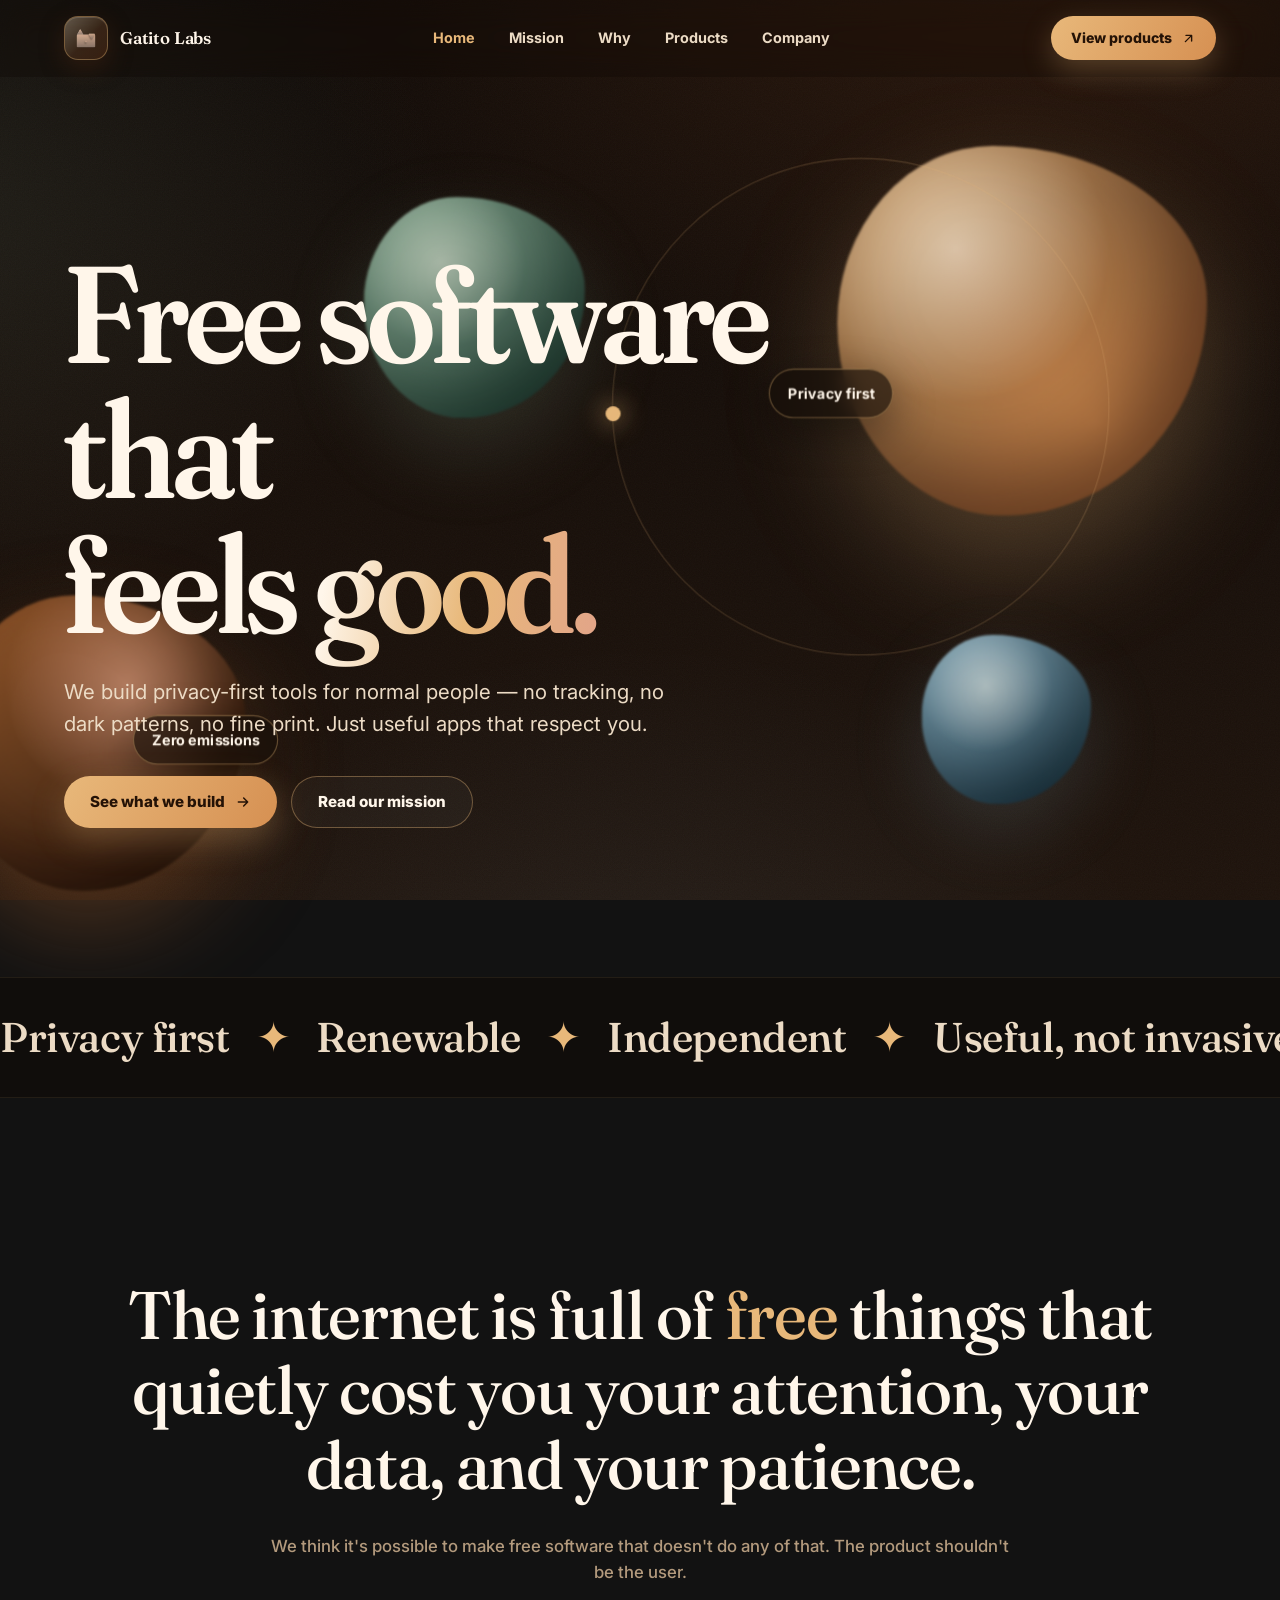
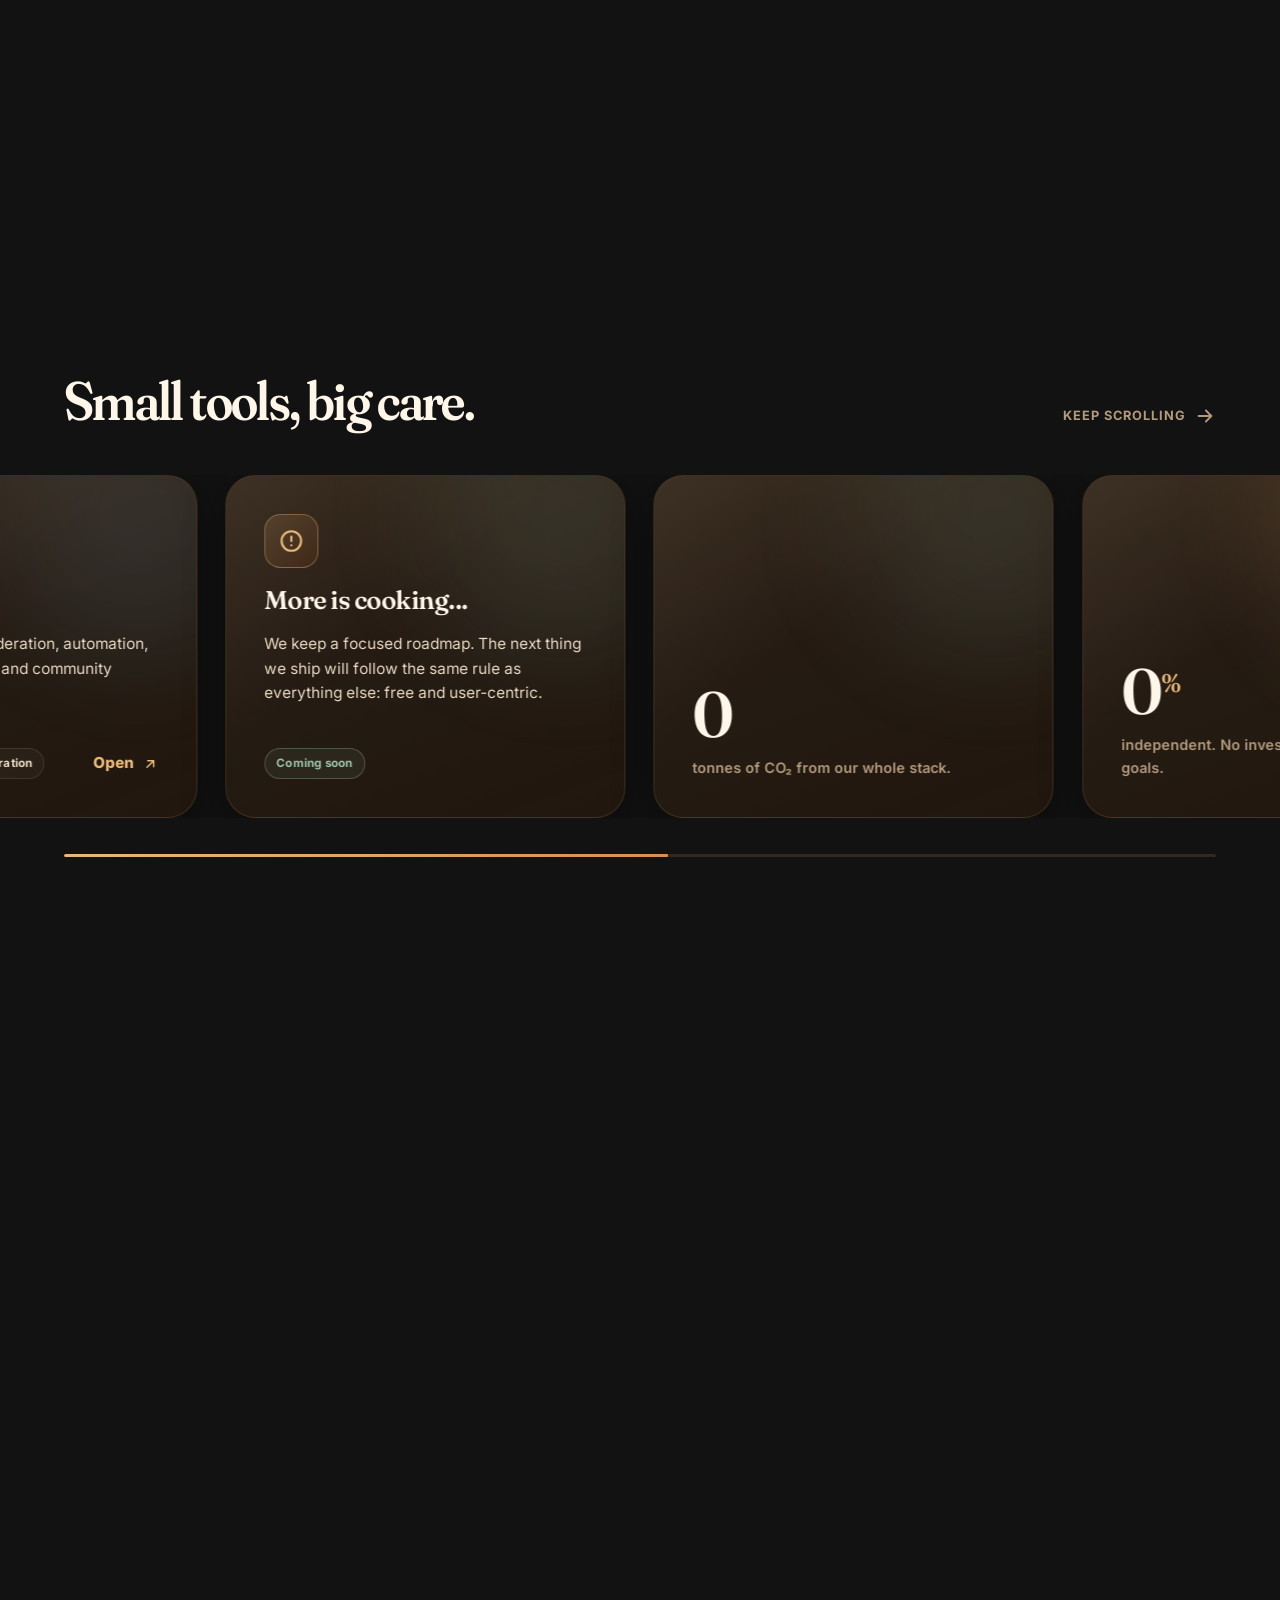
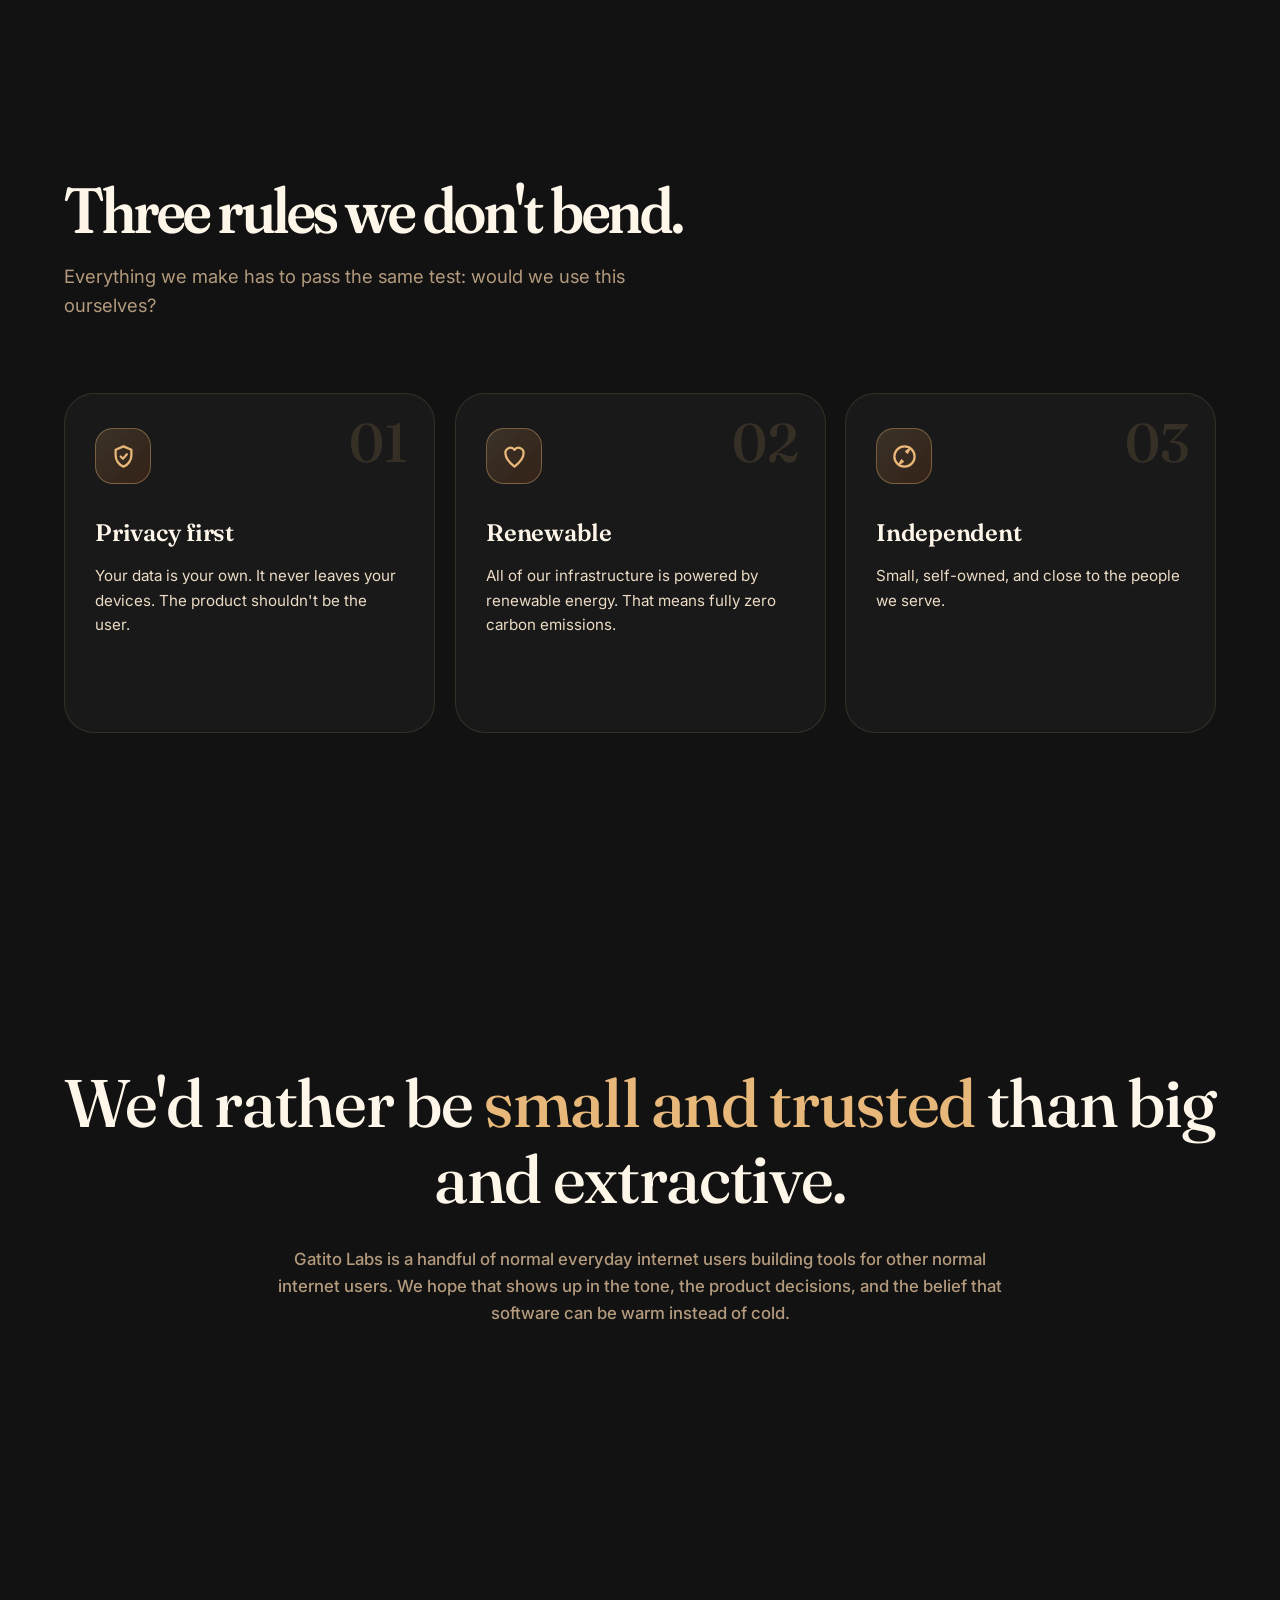
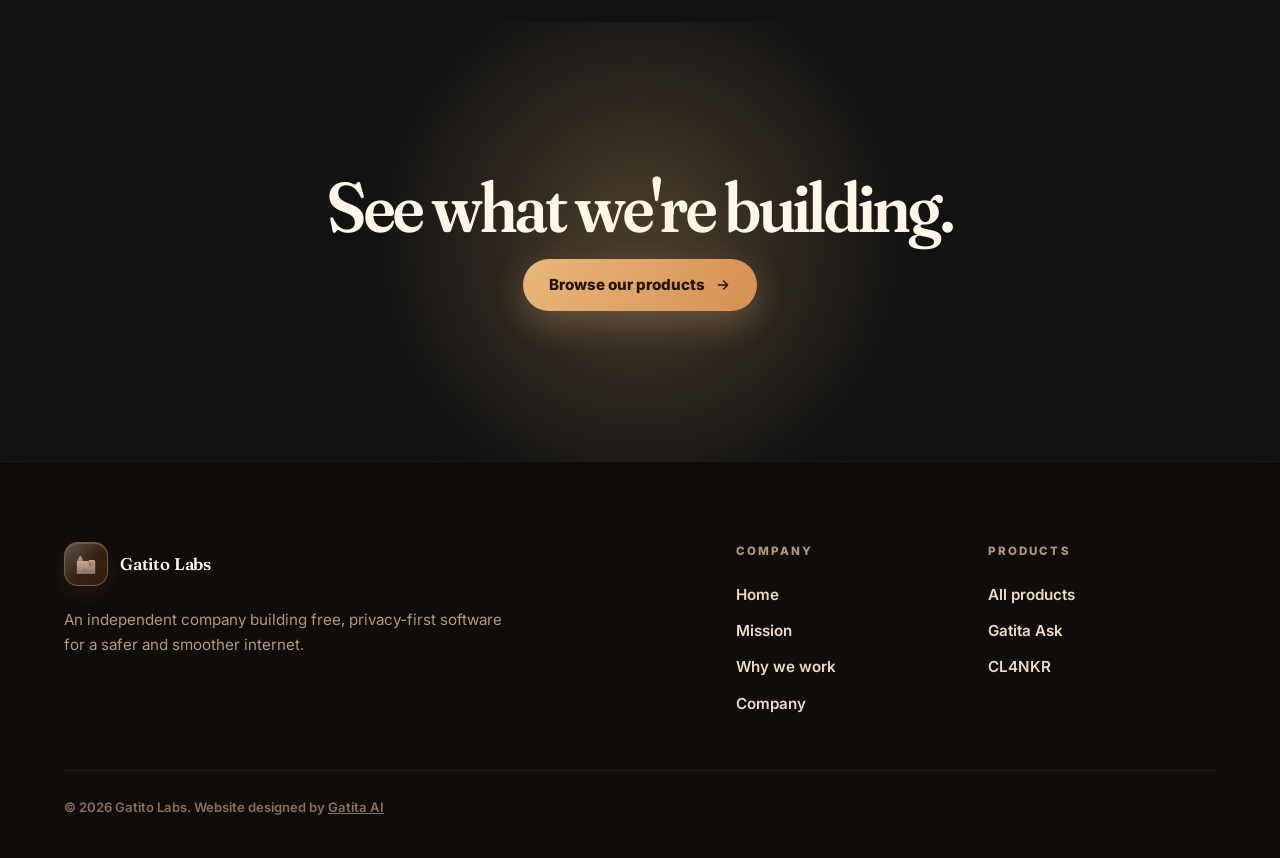
==== commit 1607d89f: "Add files via upload" ====
--- a/index.html
+++ b/index.html
@@ -247,7 +247,6 @@
                         <span class="brand-mark"><img src="assets/logo_trans.webp" alt=""></span>
                         <span class="brand-wordmark">
                             <strong>Gatito Labs</strong>
-                            <span>Software studio</span>
                         </span>
                     </a>
                     <p>An independent company building free, privacy-first software for a safer and smoother internet.</p>
@@ -269,8 +268,7 @@
                 </div>
             </div>
             <div class="footer-bottom">
-                <span>© 2026 Gatito Labs. Built with care.</span>
-                <span>Independent · Privacy-first · Renewable</span>
+                <span>© 2026 Gatito Labs. Website designed by <a href="https://gatita.tech" target="_blank" rel="noopener">Gatita AI</a></span>
             </div>
         </div>
     </footer>
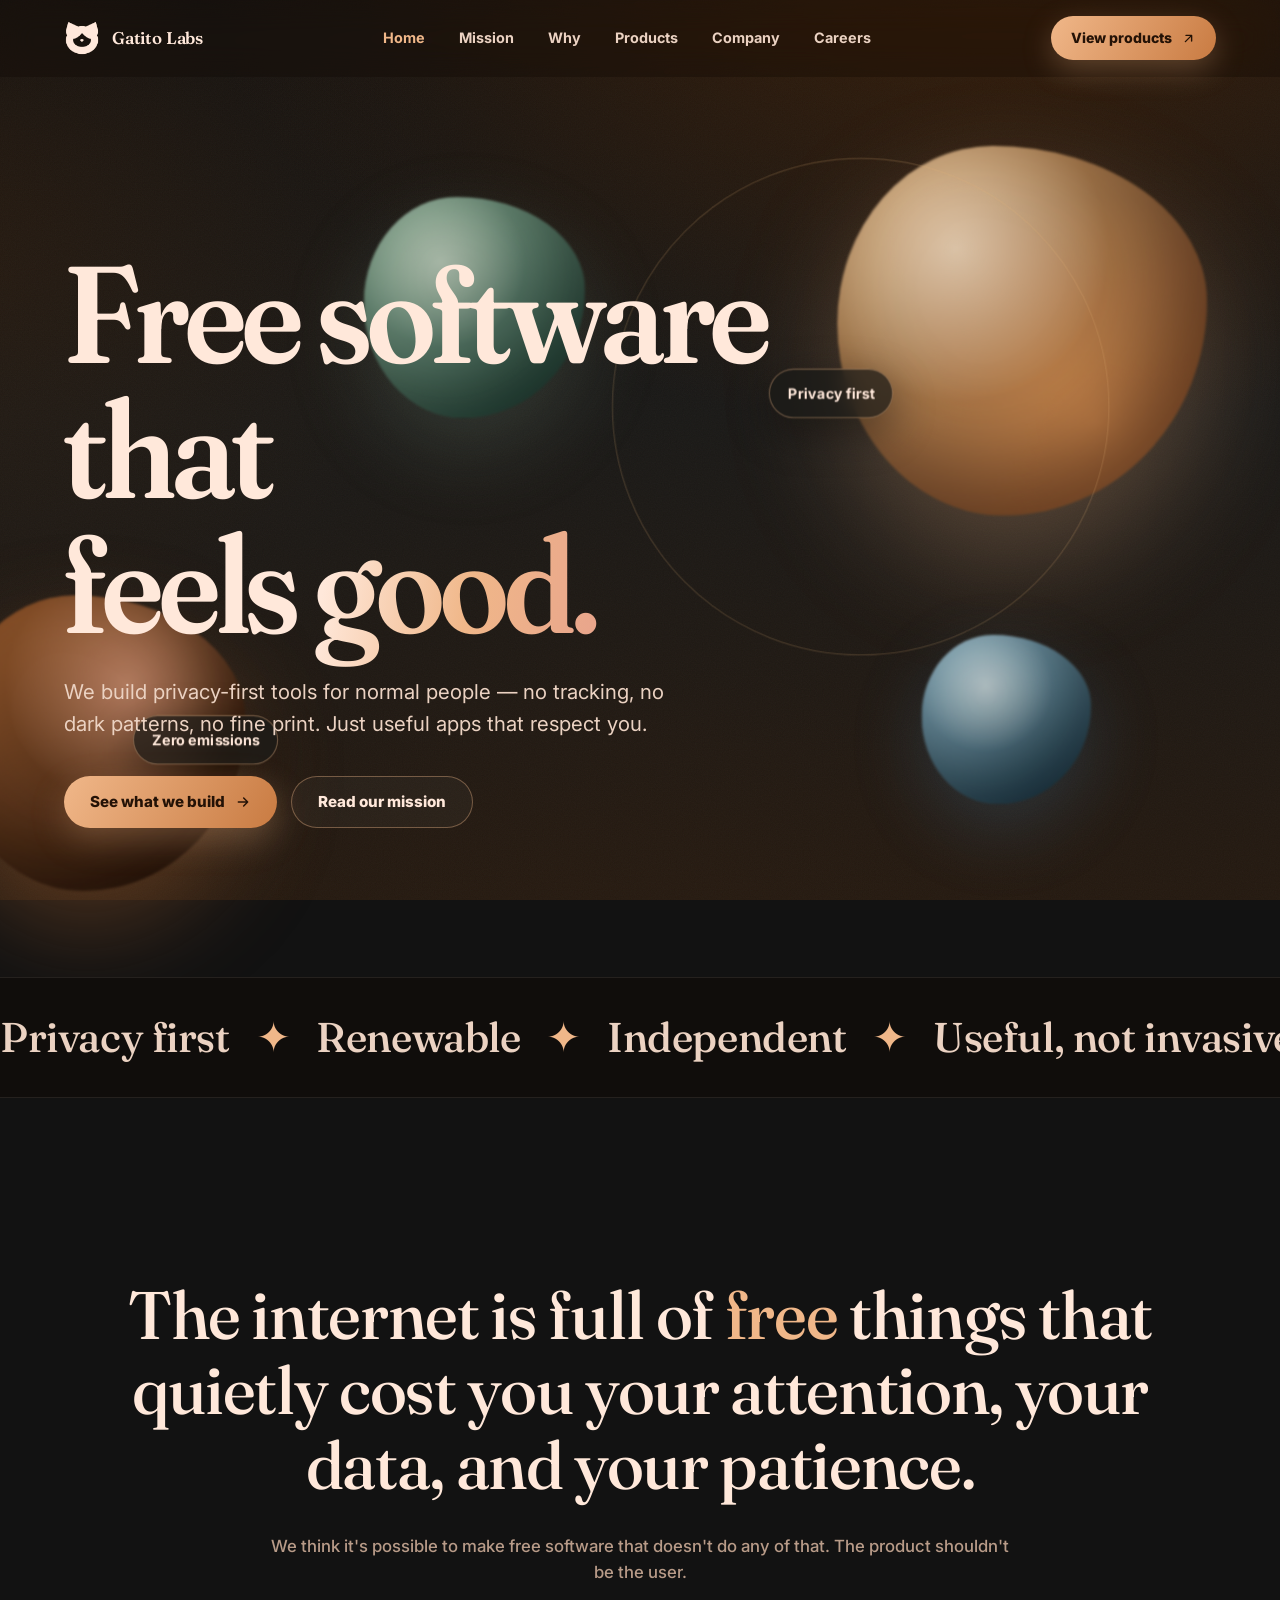
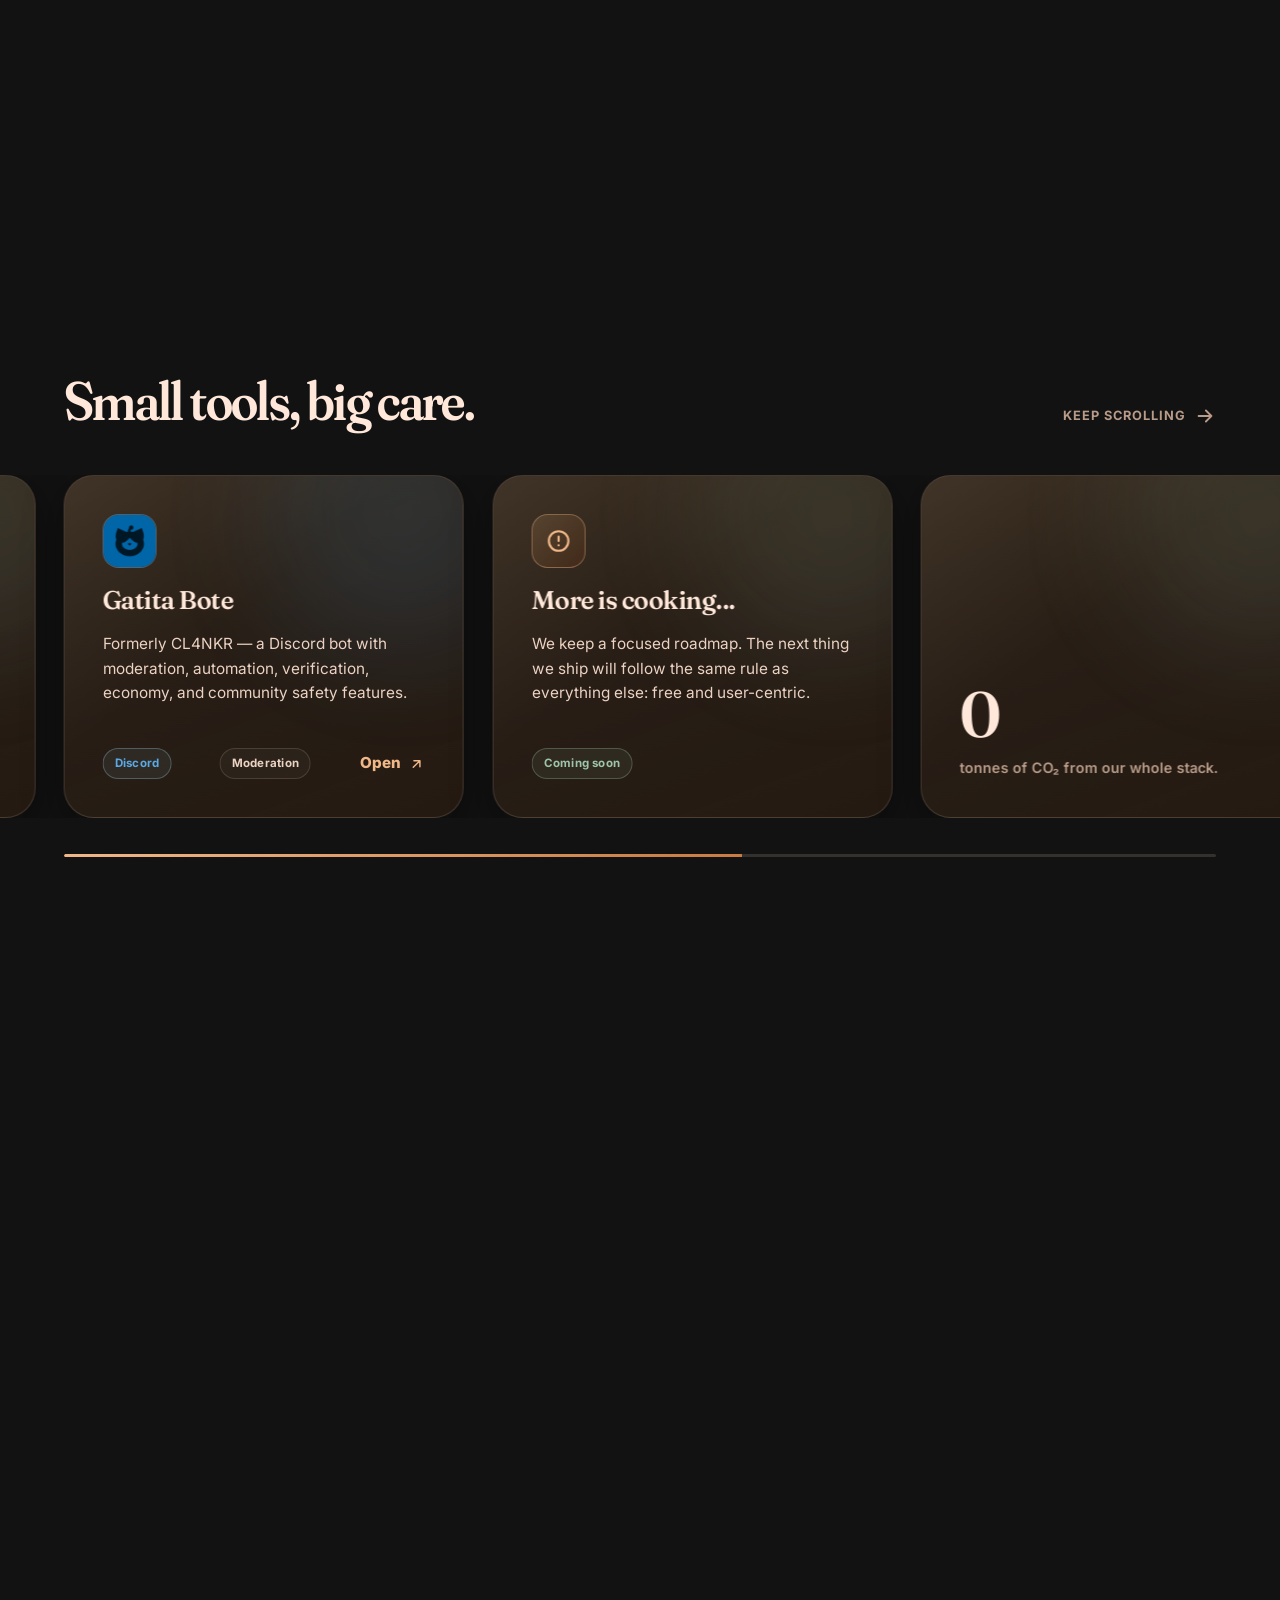
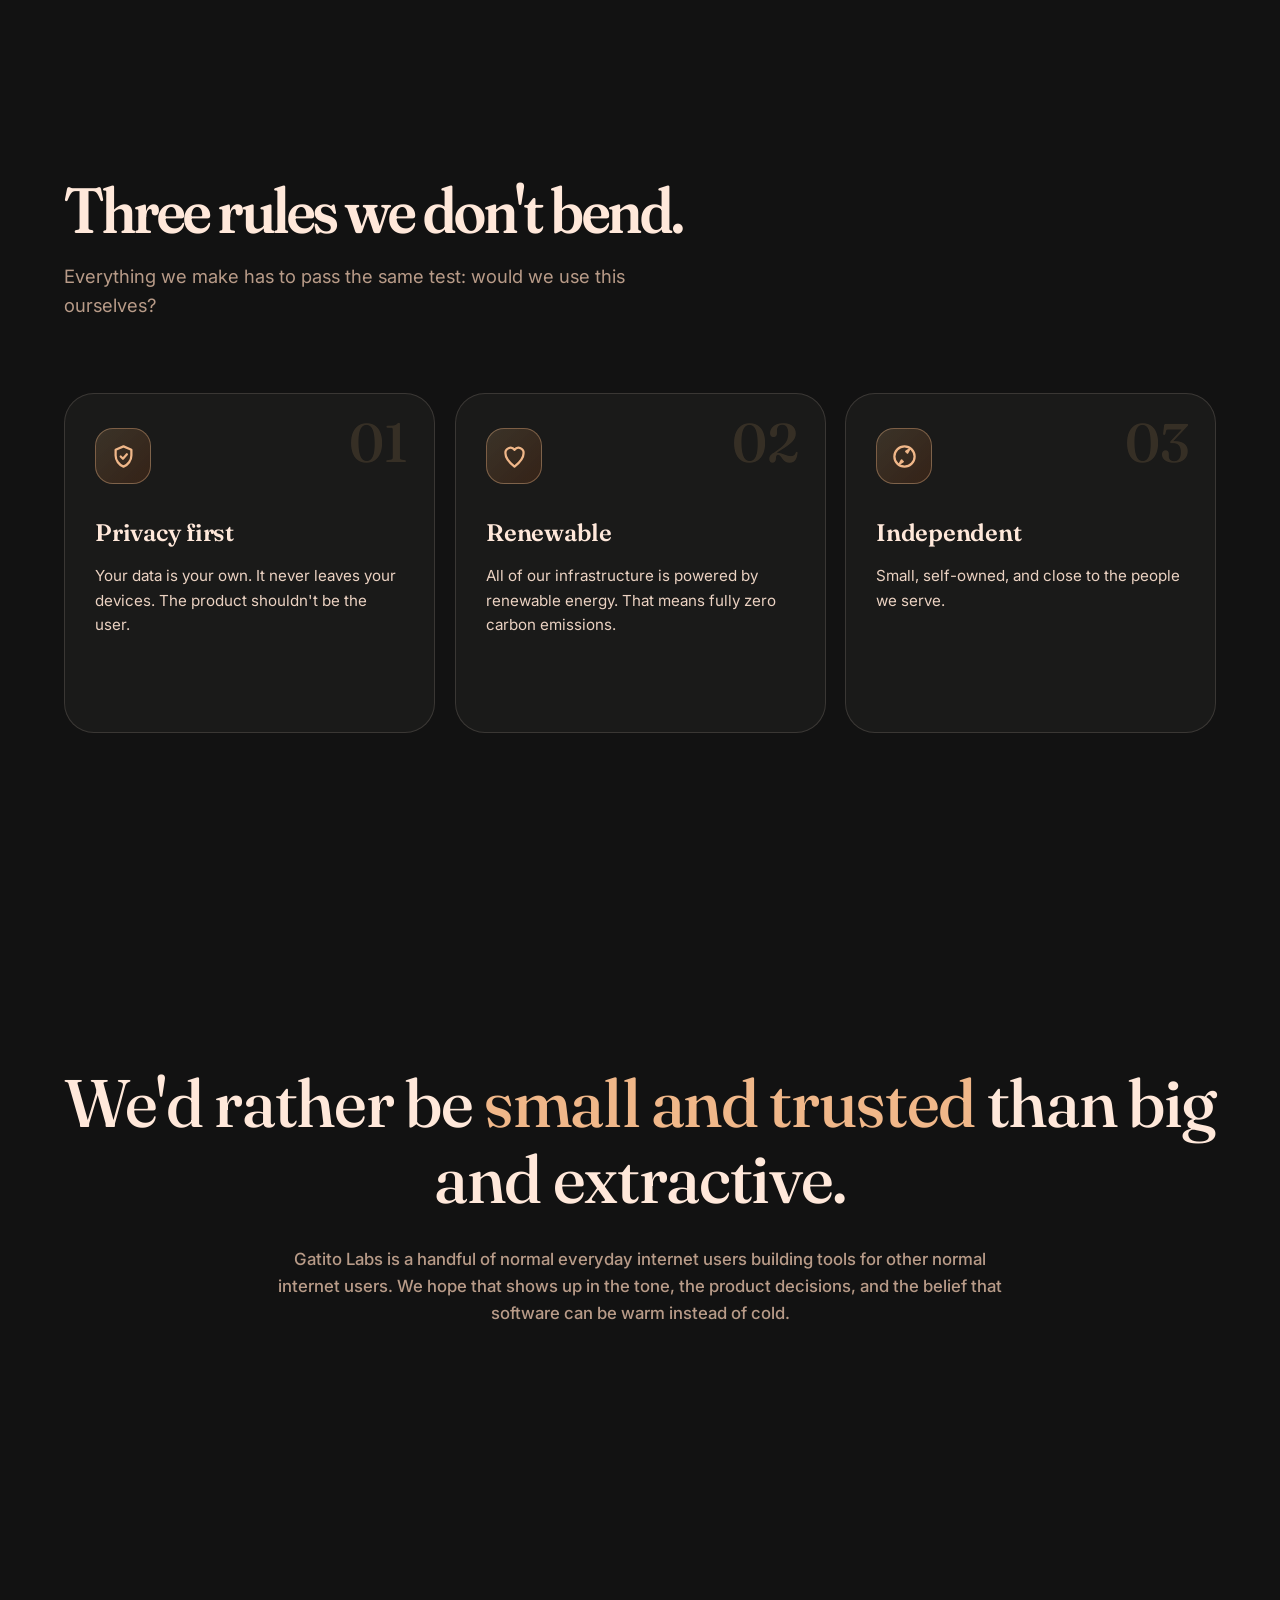
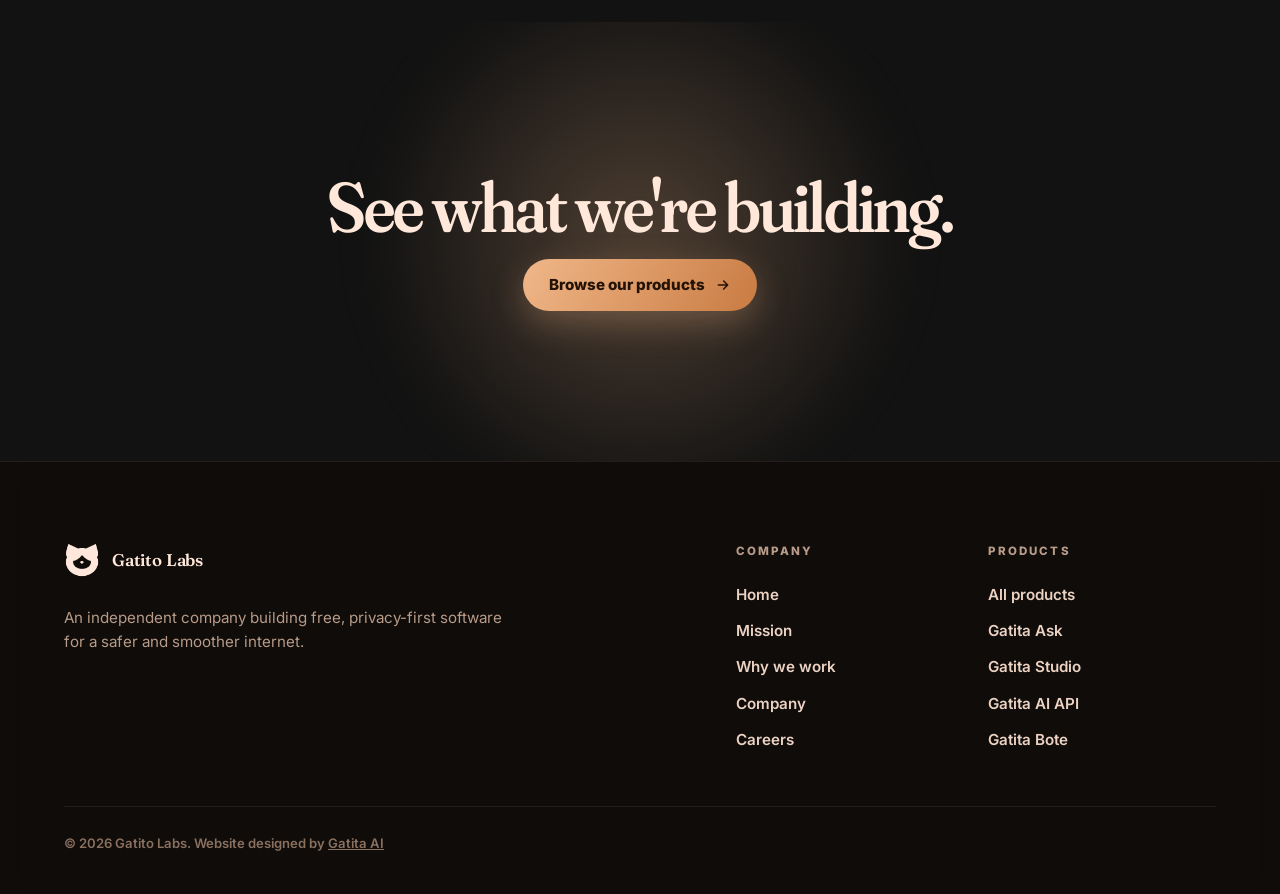
==== commit f4b7cf79: "Add careers page, update branding/logo/theme, and update products" ====
--- a/index.html
+++ b/index.html
@@ -5,7 +5,7 @@
     <meta name="viewport" content="width=device-width, initial-scale=1.0">
     <title>Gatito Labs — Independent, privacy-first software</title>
     <meta name="description" content="Gatito Labs is the independent company behind Gatita AI, building free, privacy-first apps for a safer and smoother internet.">
-    <meta name="theme-color" content="#160e09">
+    <meta name="theme-color" content="#1a1917">
     <link rel="icon" href="assets/logo.png" type="image/png">
     <link rel="preconnect" href="https://fonts.googleapis.com">
     <link rel="preconnect" href="https://fonts.gstatic.com" crossorigin>
@@ -31,6 +31,7 @@
                 <a href="why.html">Why</a>
                 <a href="products.html">Products</a>
                 <a href="company.html">Company</a>
+                <a href="careers.html">Careers</a>
             </div>
             <a class="nav-cta" href="products.html">
                 View products
@@ -114,7 +115,7 @@
                             <span class="card-icon" aria-hidden="true">
                                 <svg viewBox="0 0 24 24" fill="none" stroke="currentColor" stroke-width="2" stroke-linecap="round" stroke-linejoin="round"><path d="M12 4l1.7 4.3L18 10l-4.3 1.7L12 16l-1.7-4.3L6 10l4.3-1.7L12 4z"/><path d="M18.5 15l.8 2 2 .8-2 .8-.8 2-.8-2-2-.8 2-.8.8-2z"/></svg>
                             </span>
-                            <h3>Gatita AI</h3>
+                            <h3>Gatita Ask</h3>
                             <p>A privacy-first AI chat experience with saved chats, temporary chats, file support, and research tools. Built for the toughest of tasks.</p>
                             <div class="card-foot">
                                 <span class="tag tag--gold">AI chat</span>
@@ -123,15 +124,43 @@
                             </div>
                         </article>
 
+                        <article class="tilt-card" style="--glow:var(--gold-glow)">
+                            <span class="card-glow"></span>
+                            <span class="card-icon" aria-hidden="true">
+                                <svg viewBox="0 0 24 24" fill="none" stroke="currentColor" stroke-width="2" stroke-linecap="round" stroke-linejoin="round"><polyline points="4 17 10 11 4 5"/><line x1="12" y1="19" x2="20" y2="19"/></svg>
+                            </span>
+                            <h3>Gatita Studio</h3>
+                            <p>A full-screen terminal coding agent for Gatita — fast, local-first, and built to help you ship code right from your shell.</p>
+                            <div class="card-foot">
+                                <span class="tag tag--gold">Terminal</span>
+                                <span class="tag tag--sage">Coding agent</span>
+                                <a class="text-link" href="https://gatita.tech/studio" target="_blank" rel="noopener">Open <svg viewBox="0 0 24 24" fill="none" stroke="currentColor" stroke-width="2.2" stroke-linecap="round" stroke-linejoin="round" aria-hidden="true"><path d="M7 17 17 7M8 7h9v9"/></svg></a>
+                            </div>
+                        </article>
+
+                        <article class="tilt-card" style="--glow:var(--sage-glow)">
+                            <span class="card-glow"></span>
+                            <span class="card-icon" aria-hidden="true">
+                                <svg viewBox="0 0 24 24" fill="none" stroke="currentColor" stroke-width="2" stroke-linecap="round" stroke-linejoin="round"><polyline points="16 18 22 12 16 6"/><polyline points="8 6 2 12 8 18"/></svg>
+                            </span>
+                            <h3>Gatita AI API</h3>
+                            <p>An OpenAI-compatible, privacy-first API running on our renewable, self-hosted infrastructure with zero training on your traffic.</p>
+                            <div class="card-foot">
+                                <span class="tag tag--gold">API</span>
+                                <span class="tag tag--sage">Zero training</span>
+                                <a class="text-link" href="https://gatita.tech/api.html" target="_blank" rel="noopener">Open <svg viewBox="0 0 24 24" fill="none" stroke="currentColor" stroke-width="2.2" stroke-linecap="round" stroke-linejoin="round" aria-hidden="true"><path d="M7 17 17 7M8 7h9v9"/></svg></a>
+                            </div>
+                        </article>
+
                         <article class="tilt-card" style="--glow:var(--sky-glow)">
                             <span class="card-glow"></span>
-                            <span class="card-icon" aria-hidden="true">
-                                <svg viewBox="0 0 24 24" fill="none" stroke="currentColor" stroke-width="2" stroke-linecap="round" stroke-linejoin="round"><rect x="4" y="7" width="16" height="12" rx="3"/><path d="M12 7V4M8 4h8M9 13h.01M15 13h.01M9 16.5h6"/></svg>
-                            </span>
-                            <h3>CL4NKR</h3>
-                            <p>A Discord bot with moderation, automation, verification, economy, and community safety features.</p>
-                            <div class="card-foot">
-                                <span class="tag tag--sage">Discord</span>
+                            <span class="card-icon" style="padding:0;overflow:hidden;border-color:rgba(90,169,230,0.38)" aria-hidden="true">
+                                <img src="assets/gatita-bote.png" alt="" style="width:100%;height:100%;object-fit:cover">
+                            </span>
+                            <h3>Gatita Bote</h3>
+                            <p>Formerly CL4NKR — a Discord bot with moderation, automation, verification, economy, and community safety features.</p>
+                            <div class="card-foot">
+                                <span class="tag tag--sky">Discord</span>
                                 <span class="tag">Moderation</span>
                                 <a class="text-link" href="https://clankr.tech/" target="_blank" rel="noopener">Open <svg viewBox="0 0 24 24" fill="none" stroke="currentColor" stroke-width="2.2" stroke-linecap="round" stroke-linejoin="round" aria-hidden="true"><path d="M7 17 17 7M8 7h9v9"/></svg></a>
                             </div>
@@ -168,7 +197,7 @@
                         <article class="tilt-card" style="--glow:var(--sky-glow)">
                             <span class="card-glow"></span>
                             <div class="card-foot" style="flex-direction:column;align-items:flex-start;gap:10px">
-                                <span class="stat-big"><span data-count="2">0</span></span>
+                                <span class="stat-big"><span data-count="4">0</span></span>
                                 <span>products shipped so far, each one free and privacy-focused.</span>
                             </div>
                         </article>
@@ -258,12 +287,15 @@
                         <a href="mission.html">Mission</a>
                         <a href="why.html">Why we work</a>
                         <a href="company.html">Company</a>
+                        <a href="careers.html">Careers</a>
                     </div>
                     <div class="footer-col">
                         <h4>Products</h4>
                         <a href="products.html">All products</a>
                         <a href="https://gatita.tech" target="_blank" rel="noopener">Gatita Ask</a>
-                        <a href="https://clankr.tech/" target="_blank" rel="noopener">CL4NKR</a>
+                        <a href="https://gatita.tech/studio" target="_blank" rel="noopener">Gatita Studio</a>
+                        <a href="https://gatita.tech/api.html" target="_blank" rel="noopener">Gatita AI API</a>
+                        <a href="https://clankr.tech/" target="_blank" rel="noopener">Gatita Bote</a>
                     </div>
                 </div>
             </div>
--- a/styles.css
+++ b/styles.css
@@ -5,38 +5,38 @@
    ========================================================================= */
 
 :root {
-    /* Surfaces */
-    --bg-0: #0f0a07;
-    --bg-1: #160e09;
-    --bg-2: #1e130c;
-    --bg-3: #29190f;
-    --panel: rgba(255, 246, 234, 0.03);
-    --panel-strong: rgba(41, 25, 15, 0.72);
-    --glass: rgba(22, 14, 9, 0.66);
+    /* Surfaces — harmonized around the Gatito Labs logo (#1a1917 -> #562804) */
+    --bg-0: #141210;
+    --bg-1: #1a1917;
+    --bg-2: #241910;
+    --bg-3: #331e0d;
+    --panel: rgba(255, 232, 218, 0.035);
+    --panel-strong: rgba(43, 29, 18, 0.78);
+    --glass: rgba(26, 25, 23, 0.72);
 
     /* Lines */
-    --line: rgba(232, 184, 122, 0.14);
-    --line-soft: rgba(232, 184, 122, 0.09);
-    --line-strong: rgba(232, 184, 122, 0.38);
-
-    /* Text */
-    --ink: #fff6ea;
-    --ink-soft: #ecdbc5;
-    --muted: #b39a7d;
-    --muted-2: #8a7157;
-
-    /* Accents — warm theme preserved, nudged brighter so it pops */
-    --gold: #e8b87a;
-    --amber: #d69052;
-    --rust: #a05f2f;
-    --ember: #5a2f16;
+    --line: rgba(255, 232, 218, 0.14);
+    --line-soft: rgba(255, 232, 218, 0.09);
+    --line-strong: rgba(240, 183, 137, 0.38);
+
+    /* Text — exact #ffe8da peach-cream from the Gatito Labs mark */
+    --ink: #ffe8da;
+    --ink-soft: #ebd2c2;
+    --muted: #b89b88;
+    --muted-2: #8a705f;
+
+    /* Accents — warm roasted amber & peach-cream from the full logo */
+    --gold: #f0b789;
+    --amber: #c97b42;
+    --rust: #8f4818;
+    --ember: #562804;
     --sage: #9ec4a9;
-    --sky: #9bc6d9;
-    --rose: #e2a489;
-
-    --gold-glow: rgba(232, 184, 122, 0.28);
+    --sky: #5aa9e6;
+    --rose: #e8a48c;
+
+    --gold-glow: rgba(240, 183, 137, 0.28);
     --sage-glow: rgba(158, 196, 169, 0.18);
-    --sky-glow: rgba(155, 198, 217, 0.16);
+    --sky-glow: rgba(90, 169, 230, 0.18);
 
     /* Elevation */
     --shadow-soft: 0 12px 40px rgba(8, 4, 2, 0.4);
@@ -93,9 +93,9 @@
     font-size: 16px;
     line-height: 1.6;
     background:
-        radial-gradient(1400px 900px at 82% -12%, rgba(90, 47, 22, 0.42), transparent 58%),
-        radial-gradient(1000px 720px at -8% 24%, rgba(158, 196, 169, 0.10), transparent 55%),
-        radial-gradient(900px 700px at 50% 118%, rgba(155, 198, 217, 0.08), transparent 60%),
+        radial-gradient(1350px 880px at 78% -10%, rgba(86, 40, 4, 0.56), transparent 60%),
+        radial-gradient(980px 700px at -6% 28%, rgba(86, 40, 4, 0.24), transparent 56%),
+        radial-gradient(900px 700px at 50% 118%, rgba(43, 29, 18, 0.45), transparent 60%),
         linear-gradient(180deg, var(--bg-0) 0%, var(--bg-1) 46%, var(--bg-2) 100%);
     background-attachment: fixed;
 }
@@ -234,29 +234,16 @@
 
 .brand-mark {
     position: relative;
-    width: 44px;
-    height: 44px;
+    width: 36px;
+    height: 36px;
     flex: 0 0 auto;
     display: grid;
     place-items: center;
-    border: 1px solid var(--line-strong);
-    border-radius: 14px;
-    background: linear-gradient(135deg, rgba(232, 184, 122, 0.16), rgba(90, 47, 22, 0.5));
-    box-shadow: inset 0 1px 0 rgba(255, 246, 234, 0.14), 0 8px 24px rgba(90, 47, 22, 0.35);
-    overflow: hidden;
-}
-
-.brand-mark::after {
-    position: absolute;
-    inset: 0;
-    background: linear-gradient(135deg, rgba(255, 246, 234, 0.22), transparent 55%);
-    content: "";
-    pointer-events: none;
 }
 
 .brand-mark img {
-    width: 78%;
-    height: 78%;
+    width: 100%;
+    height: 100%;
     object-fit: contain;
 }
 
@@ -1654,3 +1641,1236 @@
         animation: none;
     }
 }
+
+/* =========================================================================
+   Blog — post template (template.html)
+   Post hero, byline, figures, article typography, author cards.
+   ========================================================================= */
+
+/* ---------------- Post hero ---------------- */
+.post-hero {
+    position: relative;
+    padding: calc(var(--header-h) + clamp(48px, 8vw, 96px)) 0 clamp(36px, 5vw, 64px);
+    overflow: hidden;
+}
+
+.post-hero .hero-inner {
+    position: relative;
+    z-index: 3;
+    max-width: 920px;
+}
+
+.post-hero h1 {
+    margin: 0 0 22px;
+    font-size: clamp(2.5rem, 6.6vw, 5.2rem);
+}
+
+.post-lede {
+    margin: 0;
+    color: var(--ink-soft);
+    font-size: clamp(1.08rem, 1.8vw, 1.32rem);
+    line-height: 1.55;
+    max-width: 36em;
+}
+
+.post-meta {
+    display: flex;
+    flex-wrap: wrap;
+    align-items: center;
+    gap: 12px 16px;
+    margin-top: 36px;
+    color: var(--muted);
+    font-size: 0.88rem;
+    font-weight: 600;
+}
+
+.post-meta .byline {
+    display: inline-flex;
+    align-items: center;
+    gap: 12px;
+    color: var(--ink-soft);
+}
+
+.post-meta .byline a {
+    color: var(--ink-soft);
+    font-weight: 700;
+    text-decoration: none;
+    transition: color var(--dur-fast) var(--ease-out);
+}
+
+.post-meta .byline a:hover {
+    color: var(--gold);
+}
+
+.post-meta .meta-dot {
+    width: 5px;
+    height: 5px;
+    border-radius: 50%;
+    background: var(--muted-2);
+}
+
+.avatar {
+    width: 40px;
+    height: 40px;
+    display: grid;
+    place-items: center;
+    overflow: hidden;
+    flex: 0 0 auto;
+    border: 1px solid var(--line-strong);
+    border-radius: 50%;
+    color: var(--gold);
+    background: linear-gradient(135deg, rgba(232, 184, 122, 0.2), rgba(90, 47, 22, 0.55));
+    font-family: "Fraunces", "Georgia", serif;
+    font-size: 0.82rem;
+    font-weight: 600;
+    letter-spacing: 0.02em;
+    box-shadow: inset 0 1px 0 rgba(255, 246, 234, 0.14);
+}
+
+.avatar img {
+    width: 100%;
+    height: 100%;
+    object-fit: cover;
+}
+
+.avatar-stack {
+    display: flex;
+}
+
+.avatar-stack .avatar + .avatar {
+    margin-left: -10px;
+}
+
+/* ---------------- Featured figure ---------------- */
+.post-figure {
+    margin: 0 0 clamp(44px, 6vw, 72px);
+}
+
+.post-figure img {
+    width: 100%;
+    aspect-ratio: 16 / 9;
+    object-fit: cover;
+    border: 1px solid var(--line-soft);
+    border-radius: var(--r-lg);
+    box-shadow: var(--shadow-soft);
+}
+
+.post-figure figcaption {
+    display: flex;
+    flex-wrap: wrap;
+    justify-content: space-between;
+    gap: 6px 20px;
+    margin-top: 14px;
+    color: var(--muted-2);
+    font-size: 0.82rem;
+    font-weight: 500;
+}
+
+.post-figure figcaption .credit {
+    color: var(--muted);
+}
+
+/* ---------------- Article body ---------------- */
+.article {
+    width: min(740px, 100%);
+    margin-inline: auto;
+}
+
+.article-body {
+    color: var(--ink-soft);
+    font-size: 1.03rem;
+    line-height: 1.75;
+}
+
+.article-body > * + * {
+    margin-top: 1.2em;
+}
+
+.article-body h2,
+.article-body h3,
+.article-body h4 {
+    color: var(--ink);
+    font-family: "Fraunces", "Georgia", serif;
+    font-weight: 600;
+    letter-spacing: -0.02em;
+    line-height: 1.12;
+    scroll-margin-top: calc(var(--header-h) + 24px);
+}
+
+.article-body h2 {
+    margin: 2.4em 0 0;
+    font-size: clamp(1.75rem, 3.6vw, 2.5rem);
+}
+
+.article-body h3 {
+    margin: 1.9em 0 0;
+    font-size: clamp(1.35rem, 2.4vw, 1.7rem);
+}
+
+.article-body h4 {
+    margin: 1.6em 0 0;
+    font-size: 1.12rem;
+    letter-spacing: -0.01em;
+}
+
+.article-body strong {
+    color: var(--ink);
+    font-weight: 700;
+}
+
+.article-body a {
+    color: var(--gold);
+    font-weight: 600;
+    text-decoration: underline;
+    text-decoration-color: rgba(232, 184, 122, 0.4);
+    text-decoration-thickness: 1.5px;
+    text-underline-offset: 3px;
+    transition: color var(--dur-fast) var(--ease-out), text-decoration-color var(--dur-fast) var(--ease-out);
+}
+
+.article-body a:hover {
+    color: var(--ink);
+    text-decoration-color: var(--gold);
+}
+
+.article-body ul,
+.article-body ol {
+    display: grid;
+    gap: 8px;
+    padding-left: 1.5em;
+}
+
+.article-body li::marker {
+    color: var(--gold);
+    font-weight: 700;
+}
+
+.article-body blockquote {
+    margin: 2em 0 0;
+    padding: 4px 0 4px 26px;
+    border-left: 3px solid;
+    border-image: linear-gradient(180deg, var(--gold), var(--rust)) 1;
+    color: var(--ink);
+    font-family: "Fraunces", "Georgia", serif;
+    font-size: clamp(1.25rem, 2.4vw, 1.55rem);
+    font-weight: 500;
+    letter-spacing: -0.01em;
+    line-height: 1.4;
+}
+
+.article-body blockquote p + p {
+    margin-top: 0.7em;
+}
+
+.article-body blockquote cite {
+    display: block;
+    margin-top: 16px;
+    color: var(--muted);
+    font-family: "Inter", system-ui, sans-serif;
+    font-size: 0.84rem;
+    font-weight: 700;
+    font-style: normal;
+    letter-spacing: 0.02em;
+}
+
+.article-body figure {
+    margin: 2.2em 0 0;
+}
+
+.article-body figure img {
+    border: 1px solid var(--line-soft);
+    border-radius: var(--r-md);
+}
+
+.article-body figcaption {
+    margin-top: 10px;
+    color: var(--muted-2);
+    font-size: 0.82rem;
+}
+
+.article-body pre {
+    margin: 2em 0 0;
+    padding: 20px 22px;
+    overflow-x: auto;
+    border: 1px solid var(--line-soft);
+    border-radius: var(--r-md);
+    background: var(--panel-strong);
+    font-size: 0.88rem;
+    line-height: 1.65;
+}
+
+.article-body code {
+    font-family: "SFMono-Regular", "Cascadia Code", Consolas, "Liberation Mono", monospace;
+    font-size: 0.9em;
+}
+
+.article-body :not(pre) > code {
+    padding: 2px 7px;
+    border: 1px solid var(--line-soft);
+    border-radius: 7px;
+    background: rgba(255, 246, 234, 0.05);
+    color: var(--gold);
+}
+
+.article-body hr {
+    margin: 2.8em 0 0;
+    height: 1px;
+    border: 0;
+    background: linear-gradient(90deg, transparent, var(--line-strong), transparent);
+}
+
+.article-body table {
+    width: 100%;
+    border-collapse: collapse;
+    font-size: 0.94rem;
+}
+
+.article-body th {
+    color: var(--gold);
+    font-size: 0.72rem;
+    font-weight: 800;
+    letter-spacing: 0.14em;
+    text-align: left;
+    text-transform: uppercase;
+}
+
+.article-body th,
+.article-body td {
+    padding: 12px 14px 12px 0;
+    border-bottom: 1px solid var(--line-soft);
+}
+
+.table-scroll {
+    overflow-x: auto;
+}
+
+/* ---------------- Tags + post nav ---------------- */
+.post-tags {
+    display: flex;
+    flex-wrap: wrap;
+    gap: 8px;
+    margin-top: clamp(44px, 6vw, 64px);
+    padding-top: 28px;
+    border-top: 1px solid var(--line-soft);
+}
+
+.post-nav {
+    display: flex;
+    flex-wrap: wrap;
+    align-items: center;
+    justify-content: space-between;
+    gap: 14px;
+    margin-top: 22px;
+}
+
+/* ---------------- Author cards ---------------- */
+.authors-grid {
+    display: grid;
+    grid-template-columns: repeat(2, minmax(0, 1fr));
+    gap: 20px;
+}
+
+.author-card {
+    padding: 30px;
+    border: 1px solid var(--line);
+    border-radius: var(--r-lg);
+    background: var(--panel);
+    transition: border-color var(--dur-base) var(--ease-out), background var(--dur-base) var(--ease-out);
+}
+
+.author-card:hover {
+    border-color: var(--line-strong);
+    background: var(--panel-strong);
+}
+
+.author-card .author-head {
+    display: flex;
+    align-items: center;
+    gap: 16px;
+}
+
+.author-card .avatar {
+    width: 60px;
+    height: 60px;
+    font-size: 1.05rem;
+}
+
+.author-card h3 {
+    margin: 0;
+    font-family: "Fraunces", "Georgia", serif;
+    font-size: 1.22rem;
+    font-weight: 600;
+    letter-spacing: -0.01em;
+}
+
+.author-card .role {
+    display: block;
+    margin-top: 3px;
+    color: var(--gold);
+    font-size: 0.7rem;
+    font-weight: 800;
+    letter-spacing: 0.14em;
+    text-transform: uppercase;
+}
+
+.author-card p {
+    margin: 14px 0 0;
+    color: var(--ink-soft);
+    font-size: 0.93rem;
+    line-height: 1.6;
+}
+
+.author-card .author-links {
+    display: flex;
+    flex-wrap: wrap;
+    gap: 6px 18px;
+    margin-top: 16px;
+}
+
+.author-card .author-links .text-link {
+    font-size: 0.85rem;
+}
+
+@media (max-width: 900px) {
+    .authors-grid {
+        grid-template-columns: 1fr;
+    }
+
+    .article-body {
+        font-size: 1rem;
+    }
+}
+
+/* =========================================================================
+   Careers page (careers.html)
+   Filters, customizable job cards, expandable details, apply panel.
+   ========================================================================= */
+
+.sr-only {
+    position: absolute;
+    width: 1px;
+    height: 1px;
+    padding: 0;
+    margin: -1px;
+    overflow: hidden;
+    clip: rect(0, 0, 0, 0);
+    white-space: nowrap;
+    border: 0;
+}
+
+.tag--sky {
+    color: var(--sky);
+    border-color: rgba(155, 198, 217, 0.32);
+    background: rgba(155, 198, 217, 0.08);
+}
+
+.tag--rose {
+    color: var(--rose);
+    border-color: rgba(226, 164, 137, 0.34);
+    background: rgba(226, 164, 137, 0.09);
+}
+
+.btn--sm {
+    min-height: 42px;
+    padding: 0 18px;
+    font-size: 0.86rem;
+    gap: 8px;
+}
+
+.btn--sm svg {
+    width: 15px;
+    height: 15px;
+}
+
+.btn--disabled {
+    color: var(--muted);
+    border: 1px solid var(--line-soft);
+    background: rgba(255, 246, 234, 0.02);
+    cursor: default;
+    pointer-events: none;
+}
+
+.btn.is-copied {
+    border-color: rgba(158, 196, 169, 0.55);
+    color: var(--sage);
+    background: rgba(158, 196, 169, 0.1);
+}
+
+.cta-actions {
+    display: flex;
+    flex-wrap: wrap;
+    justify-content: center;
+    gap: 14px;
+}
+
+/* ---------------- Preview mode banner ---------------- */
+.demo-banner {
+    display: flex;
+    flex-wrap: wrap;
+    align-items: center;
+    justify-content: space-between;
+    gap: 16px;
+    margin-bottom: 36px;
+    padding: 18px 22px;
+    border: 1px solid var(--line-strong);
+    border-radius: var(--r-md);
+    background: linear-gradient(120deg, rgba(232, 184, 122, 0.1), rgba(41, 25, 15, 0.78));
+    box-shadow: var(--shadow-soft);
+}
+
+.demo-banner-copy {
+    display: flex;
+    flex-wrap: wrap;
+    align-items: center;
+    gap: 12px 16px;
+    min-width: 0;
+    flex: 1 1 320px;
+}
+
+.demo-banner-copy p {
+    margin: 0;
+    color: var(--ink-soft);
+    font-size: 0.9rem;
+    line-height: 1.5;
+}
+
+/* ---------------- Open roles header ---------------- */
+.careers-head {
+    display: flex;
+    flex-wrap: wrap;
+    align-items: flex-end;
+    justify-content: space-between;
+    gap: 20px 32px;
+    margin-bottom: clamp(28px, 4vw, 44px);
+}
+
+.careers-head-meta {
+    display: flex;
+    flex-direction: column;
+    align-items: flex-end;
+    gap: 10px;
+}
+
+.careers-results-count {
+    color: var(--muted);
+    font-size: 0.85rem;
+    font-weight: 600;
+}
+
+/* ---------------- Filter bar ---------------- */
+.jobs-filters {
+    margin-bottom: 24px;
+}
+
+.jobs-filter-bar {
+    display: flex;
+    flex-wrap: wrap;
+    align-items: center;
+    justify-content: space-between;
+    gap: 14px 20px;
+    padding: 14px 16px;
+    border: 1px solid var(--line);
+    border-radius: var(--r-md);
+    background: var(--panel);
+}
+
+.filter-pills {
+    display: flex;
+    flex-wrap: wrap;
+    align-items: center;
+    gap: 8px;
+}
+
+.filter-pill {
+    display: inline-flex;
+    align-items: center;
+    min-height: 36px;
+    padding: 0 14px;
+    border: 1px solid var(--line);
+    border-radius: var(--r-pill);
+    color: var(--ink-soft);
+    background: rgba(255, 246, 234, 0.02);
+    font-size: 0.84rem;
+    font-weight: 700;
+    transition: color var(--dur-fast) var(--ease-out), border-color var(--dur-fast) var(--ease-out), background var(--dur-fast) var(--ease-out);
+}
+
+.filter-pill:hover {
+    color: var(--ink);
+    border-color: var(--line-strong);
+    background: rgba(255, 246, 234, 0.05);
+}
+
+.filter-pill.is-active {
+    color: #241206;
+    border-color: transparent;
+    background: linear-gradient(120deg, var(--gold), var(--amber));
+}
+
+.filter-controls {
+    display: flex;
+    flex-wrap: nowrap;
+    align-items: center;
+    gap: 10px;
+    margin-left: auto;
+    flex: 0 1 auto;
+}
+
+.filter-select,
+.filter-search {
+    min-height: 40px;
+    padding: 9px 14px;
+    border: 1px solid var(--line);
+    border-radius: var(--r-pill);
+    color: var(--ink);
+    background-color: rgba(15, 10, 7, 0.65);
+    font-family: inherit;
+    font-size: 0.86rem;
+    font-weight: 600;
+    line-height: 1.3;
+    transition: border-color var(--dur-fast) var(--ease-out), background-color var(--dur-fast) var(--ease-out);
+}
+
+.filter-select {
+    flex: 0 0 auto;
+    padding: 9px 16px;
+    cursor: pointer;
+}
+
+.filter-select option {
+    background-color: var(--bg-1);
+    color: var(--ink);
+}
+
+.filter-search {
+    width: 240px;
+    max-width: 100%;
+}
+
+.filter-search::placeholder {
+    color: var(--muted-2);
+}
+
+.filter-select:focus,
+.filter-search:focus {
+    outline: none;
+    border-color: var(--gold);
+    background-color: rgba(15, 10, 7, 0.9);
+}
+
+/* ---------------- Job cards ---------------- */
+.jobs-list {
+    display: grid;
+    gap: 20px;
+}
+
+.job-card {
+    --card-glow: var(--gold-glow);
+    --card-accent: var(--gold);
+    position: relative;
+    padding: clamp(24px, 3.2vw, 36px);
+    border: 1px solid var(--line);
+    border-radius: var(--r-lg);
+    background: var(--panel);
+    overflow: hidden;
+    scroll-margin-top: calc(var(--header-h) + 24px);
+    transition: border-color var(--dur-base) var(--ease-out), background var(--dur-base) var(--ease-out), box-shadow var(--dur-base) var(--ease-out);
+}
+
+.job-card:hover,
+.job-card.is-expanded {
+    border-color: var(--line-strong);
+    background: var(--panel-strong);
+    box-shadow: var(--shadow-soft);
+}
+
+.job-card--gold {
+    --card-glow: var(--gold-glow);
+    --card-accent: var(--gold);
+}
+
+.job-card--sage {
+    --card-glow: var(--sage-glow);
+    --card-accent: var(--sage);
+}
+
+.job-card--sky {
+    --card-glow: var(--sky-glow);
+    --card-accent: var(--sky);
+}
+
+.job-card--rose {
+    --card-glow: rgba(226, 164, 137, 0.22);
+    --card-accent: var(--rose);
+}
+
+.job-card--featured {
+    border-color: var(--line-strong);
+    background:
+        linear-gradient(155deg, rgba(232, 184, 122, 0.08), rgba(158, 196, 169, 0.03) 48%, transparent),
+        var(--panel-strong);
+}
+
+.job-card--closed {
+    opacity: 0.78;
+}
+
+.job-card-glow {
+    position: absolute;
+    top: -40%;
+    right: -14%;
+    width: 340px;
+    aspect-ratio: 1;
+    border-radius: 50%;
+    background: var(--card-glow);
+    filter: blur(75px);
+    opacity: 0.45;
+    pointer-events: none;
+}
+
+.job-card-head,
+.job-card-main,
+.job-details {
+    position: relative;
+    z-index: 1;
+}
+
+.job-card-head {
+    display: flex;
+    flex-wrap: wrap;
+    align-items: center;
+    justify-content: space-between;
+    gap: 10px 16px;
+    margin-bottom: 16px;
+}
+
+.job-kicker-group {
+    display: flex;
+    flex-wrap: wrap;
+    align-items: center;
+    gap: 8px 12px;
+}
+
+.job-dept {
+    color: var(--card-accent);
+    font-size: 0.74rem;
+    font-weight: 800;
+    letter-spacing: 0.16em;
+    text-transform: uppercase;
+}
+
+.job-team {
+    color: var(--muted);
+    font-size: 0.8rem;
+    font-weight: 600;
+}
+
+.job-team::before {
+    content: "·";
+    margin-right: 10px;
+    color: var(--muted-2);
+}
+
+.job-status-group {
+    display: flex;
+    flex-wrap: wrap;
+    align-items: center;
+    gap: 8px;
+}
+
+.job-tag-icon {
+    display: inline-flex;
+    margin-right: 5px;
+}
+
+.job-tag-icon svg {
+    width: 12px;
+    height: 12px;
+}
+
+.job-status {
+    display: inline-flex;
+    align-items: center;
+    gap: 7px;
+    padding: 5px 12px;
+    border-radius: var(--r-pill);
+    font-size: 0.7rem;
+    font-weight: 800;
+    letter-spacing: 0.1em;
+    text-transform: uppercase;
+    border: 1px solid var(--line);
+}
+
+.job-status::before {
+    width: 6px;
+    height: 6px;
+    border-radius: 50%;
+    background: currentColor;
+    box-shadow: 0 0 10px currentColor;
+    content: "";
+}
+
+.job-status--sage {
+    color: var(--sage);
+    border-color: rgba(158, 196, 169, 0.34);
+    background: rgba(158, 196, 169, 0.08);
+}
+
+.job-status--gold {
+    color: var(--gold);
+    border-color: var(--line-strong);
+    background: rgba(232, 184, 122, 0.1);
+}
+
+.job-status--rose {
+    color: var(--rose);
+    border-color: rgba(226, 164, 137, 0.36);
+    background: rgba(226, 164, 137, 0.1);
+}
+
+.job-status--muted {
+    color: var(--muted);
+    border-color: var(--line-soft);
+    background: rgba(255, 246, 234, 0.03);
+}
+
+.job-status--muted::before {
+    box-shadow: none;
+}
+
+.job-card-main {
+    display: flex;
+    align-items: flex-start;
+    justify-content: space-between;
+    gap: 20px 28px;
+}
+
+.job-card-copy {
+    flex: 1 1 420px;
+    min-width: 0;
+}
+
+.job-title {
+    margin: 0;
+    font-family: "Fraunces", "Georgia", serif;
+    font-size: clamp(1.5rem, 2.8vw, 2.05rem);
+    font-weight: 600;
+    letter-spacing: -0.02em;
+    line-height: 1.12;
+}
+
+.job-facts {
+    display: flex;
+    flex-wrap: wrap;
+    align-items: center;
+    gap: 8px 18px;
+    margin-top: 12px;
+    color: var(--muted);
+    font-size: 0.88rem;
+    font-weight: 600;
+}
+
+.job-fact {
+    display: inline-flex;
+    align-items: center;
+    gap: 6px;
+}
+
+.job-fact--accent {
+    color: var(--ink-soft);
+}
+
+.job-icon-svg {
+    display: inline-flex;
+    align-items: center;
+    flex: 0 0 auto;
+}
+
+.job-icon-svg svg {
+    width: 15px;
+    height: 15px;
+}
+
+.job-summary {
+    margin: 14px 0 0;
+    color: var(--ink-soft);
+    font-size: 0.98rem;
+    line-height: 1.62;
+    max-width: 56ch;
+}
+
+.job-tags {
+    display: flex;
+    flex-wrap: wrap;
+    gap: 8px;
+    margin-top: 16px;
+}
+
+.job-actions {
+    display: flex;
+    flex-wrap: wrap;
+    align-items: center;
+    justify-content: flex-end;
+    gap: 10px;
+    flex: 0 0 auto;
+    padding-top: 4px;
+}
+
+.job-chevron {
+    display: inline-flex;
+    transition: transform var(--dur-base) var(--ease-out);
+}
+
+.job-chevron svg {
+    width: 15px;
+    height: 15px;
+}
+
+.job-card.is-expanded .job-chevron {
+    transform: rotate(180deg);
+}
+
+/* ---------------- Expanded job details ---------------- */
+.job-details {
+    margin-top: 26px;
+    padding-top: 26px;
+    border-top: 1px solid var(--line-soft);
+    display: grid;
+    gap: 26px;
+}
+
+.job-details[hidden] {
+    display: none;
+}
+
+.job-meta-grid {
+    display: grid;
+    grid-template-columns: repeat(auto-fit, minmax(180px, 1fr));
+    gap: 12px;
+    margin: 0;
+}
+
+.job-meta-item {
+    padding: 14px 16px;
+    border: 1px solid var(--line-soft);
+    border-radius: var(--r-sm);
+    background: rgba(15, 10, 7, 0.42);
+}
+
+.job-meta-item dt {
+    color: var(--muted);
+    font-size: 0.7rem;
+    font-weight: 800;
+    letter-spacing: 0.14em;
+    text-transform: uppercase;
+}
+
+.job-meta-item dd {
+    margin: 5px 0 0;
+    color: var(--ink);
+    font-size: 0.92rem;
+    font-weight: 600;
+}
+
+.job-sections {
+    display: grid;
+    grid-template-columns: repeat(2, minmax(0, 1fr));
+    gap: 24px 32px;
+}
+
+.job-section h4 {
+    margin: 0 0 12px;
+    font-family: "Fraunces", "Georgia", serif;
+    font-size: 1.18rem;
+    font-weight: 600;
+    letter-spacing: -0.01em;
+    color: var(--ink);
+}
+
+.job-section p {
+    margin: 0;
+    color: var(--ink-soft);
+    font-size: 0.95rem;
+    line-height: 1.65;
+}
+
+.job-section p + p {
+    margin-top: 10px;
+}
+
+.job-bullets,
+.job-steps {
+    margin: 0;
+    padding-left: 1.3em;
+    display: grid;
+    gap: 8px;
+    color: var(--ink-soft);
+    font-size: 0.95rem;
+    line-height: 1.6;
+}
+
+.job-bullets li::marker,
+.job-steps li::marker {
+    color: var(--card-accent);
+    font-weight: 700;
+}
+
+.job-apply-box {
+    display: flex;
+    flex-wrap: wrap;
+    align-items: center;
+    justify-content: space-between;
+    gap: 18px 24px;
+    padding: 22px 24px;
+    border: 1px solid var(--line);
+    border-radius: var(--r-md);
+    background: linear-gradient(135deg, rgba(232, 184, 122, 0.08), rgba(15, 10, 7, 0.65));
+}
+
+.job-apply-copy {
+    flex: 1 1 320px;
+}
+
+.job-apply-eyebrow {
+    display: inline-block;
+    margin-bottom: 6px;
+    color: var(--gold);
+    font-size: 0.72rem;
+    font-weight: 800;
+    letter-spacing: 0.16em;
+    text-transform: uppercase;
+}
+
+.job-apply-copy p {
+    margin: 0;
+    color: var(--ink-soft);
+    font-size: 0.94rem;
+    line-height: 1.6;
+}
+
+.job-apply-note {
+    margin-top: 8px !important;
+    color: var(--muted) !important;
+    font-size: 0.84rem !important;
+}
+
+.job-apply-actions {
+    display: flex;
+    flex-wrap: wrap;
+    align-items: center;
+    gap: 10px;
+}
+
+/* ---------------- Empty & no-match states ---------------- */
+.jobs-empty,
+.jobs-no-match {
+    padding: clamp(36px, 6vw, 60px) clamp(24px, 4vw, 48px);
+    border: 1px solid var(--line);
+    border-radius: var(--r-lg);
+    background:
+        linear-gradient(155deg, rgba(232, 184, 122, 0.06), rgba(158, 196, 169, 0.03) 50%, transparent),
+        var(--panel-strong);
+    text-align: center;
+}
+
+.jobs-empty h3 {
+    margin: 20px auto 0;
+    font-size: clamp(1.75rem, 3.8vw, 2.7rem);
+    max-width: 18em;
+}
+
+.jobs-empty p {
+    margin: 16px auto 0;
+    color: var(--ink-soft);
+    font-size: 1rem;
+    line-height: 1.65;
+    max-width: 44ch;
+}
+
+.jobs-empty-actions {
+    display: flex;
+    flex-wrap: wrap;
+    justify-content: center;
+    gap: 12px;
+    margin-top: 28px;
+}
+
+.jobs-no-match p {
+    margin: 0 0 18px;
+    color: var(--ink-soft);
+    font-size: 1rem;
+}
+
+/* ---------------- How to apply panel ---------------- */
+.apply-panel {
+    display: grid;
+    grid-template-columns: 1.15fr 0.95fr;
+    gap: clamp(24px, 4vw, 44px);
+    margin-top: 28px;
+    padding: clamp(28px, 4vw, 44px);
+    border: 1px solid var(--line);
+    border-radius: var(--r-lg);
+    background:
+        linear-gradient(155deg, rgba(232, 184, 122, 0.06), rgba(158, 196, 169, 0.02) 55%, transparent),
+        var(--panel-strong);
+}
+
+.apply-checklist h3 {
+    margin: 0 0 10px;
+    font-family: "Fraunces", "Georgia", serif;
+    font-size: clamp(1.45rem, 2.6vw, 1.95rem);
+    font-weight: 600;
+    letter-spacing: -0.02em;
+    line-height: 1.12;
+}
+
+.apply-sub {
+    margin: 0 0 22px;
+    color: var(--muted);
+    font-size: 0.96rem;
+}
+
+.careers-checklist {
+    list-style: none;
+    margin: 0;
+    padding: 0;
+    display: grid;
+    gap: 14px;
+}
+
+.careers-checklist li {
+    display: flex;
+    align-items: flex-start;
+    gap: 12px;
+    color: var(--ink-soft);
+    font-size: 0.95rem;
+    line-height: 1.55;
+}
+
+.careers-checklist strong {
+    color: var(--ink);
+}
+
+.check-dot {
+    width: 24px;
+    height: 24px;
+    flex: 0 0 auto;
+    margin-top: 1px;
+    display: grid;
+    place-items: center;
+    border: 1px solid rgba(158, 196, 169, 0.38);
+    border-radius: 50%;
+    color: var(--sage);
+    background: rgba(158, 196, 169, 0.1);
+}
+
+.check-dot svg {
+    width: 13px;
+    height: 13px;
+}
+
+.apply-inbox {
+    display: flex;
+    flex-direction: column;
+    align-items: flex-start;
+    gap: 16px;
+    padding: clamp(22px, 3vw, 30px);
+    border: 1px solid var(--line-strong);
+    border-radius: var(--r-md);
+    background: rgba(15, 10, 7, 0.62);
+}
+
+.apply-email-address {
+    font-family: "Fraunces", "Georgia", serif;
+    font-size: clamp(1.45rem, 2.8vw, 2rem);
+    font-weight: 600;
+    letter-spacing: -0.02em;
+    color: var(--ink);
+    text-decoration: none;
+    word-break: break-word;
+    transition: color var(--dur-fast) var(--ease-out);
+}
+
+.apply-email-address:hover {
+    color: var(--gold);
+}
+
+.apply-subject-hint {
+    width: 100%;
+    display: grid;
+    gap: 6px;
+    padding: 12px 14px;
+    border: 1px solid var(--line-soft);
+    border-radius: var(--r-sm);
+    background: rgba(255, 246, 234, 0.03);
+}
+
+.apply-subject-hint span {
+    color: var(--muted);
+    font-size: 0.7rem;
+    font-weight: 800;
+    letter-spacing: 0.14em;
+    text-transform: uppercase;
+}
+
+.apply-subject-hint code {
+    color: var(--gold);
+    font-family: "SFMono-Regular", "Cascadia Code", Consolas, "Liberation Mono", monospace;
+    font-size: 0.85rem;
+    word-break: break-word;
+}
+
+.apply-inbox-actions {
+    display: flex;
+    flex-wrap: wrap;
+    gap: 10px;
+    width: 100%;
+}
+
+.apply-privacy-note {
+    margin: 4px 0 0;
+    color: var(--muted);
+    font-size: 0.82rem;
+    line-height: 1.55;
+}
+
+@media (max-width: 900px) {
+    .careers-head-meta {
+        align-items: flex-start;
+    }
+
+    .job-card-main {
+        flex-direction: column;
+    }
+
+    .job-actions {
+        justify-content: flex-start;
+        width: 100%;
+    }
+
+    .job-sections,
+    .apply-panel {
+        grid-template-columns: 1fr;
+    }
+
+    .filter-controls {
+        flex-wrap: wrap;
+        margin-left: 0;
+        width: 100%;
+    }
+
+    .filter-search {
+        flex: 1 1 200px;
+        width: auto;
+    }
+}
+
+@media (max-width: 480px) {
+    .job-actions .btn,
+    .job-apply-actions .btn,
+    .apply-inbox-actions .btn,
+    .jobs-empty-actions .btn,
+    .cta-actions .btn {
+        width: 100%;
+    }
+}
